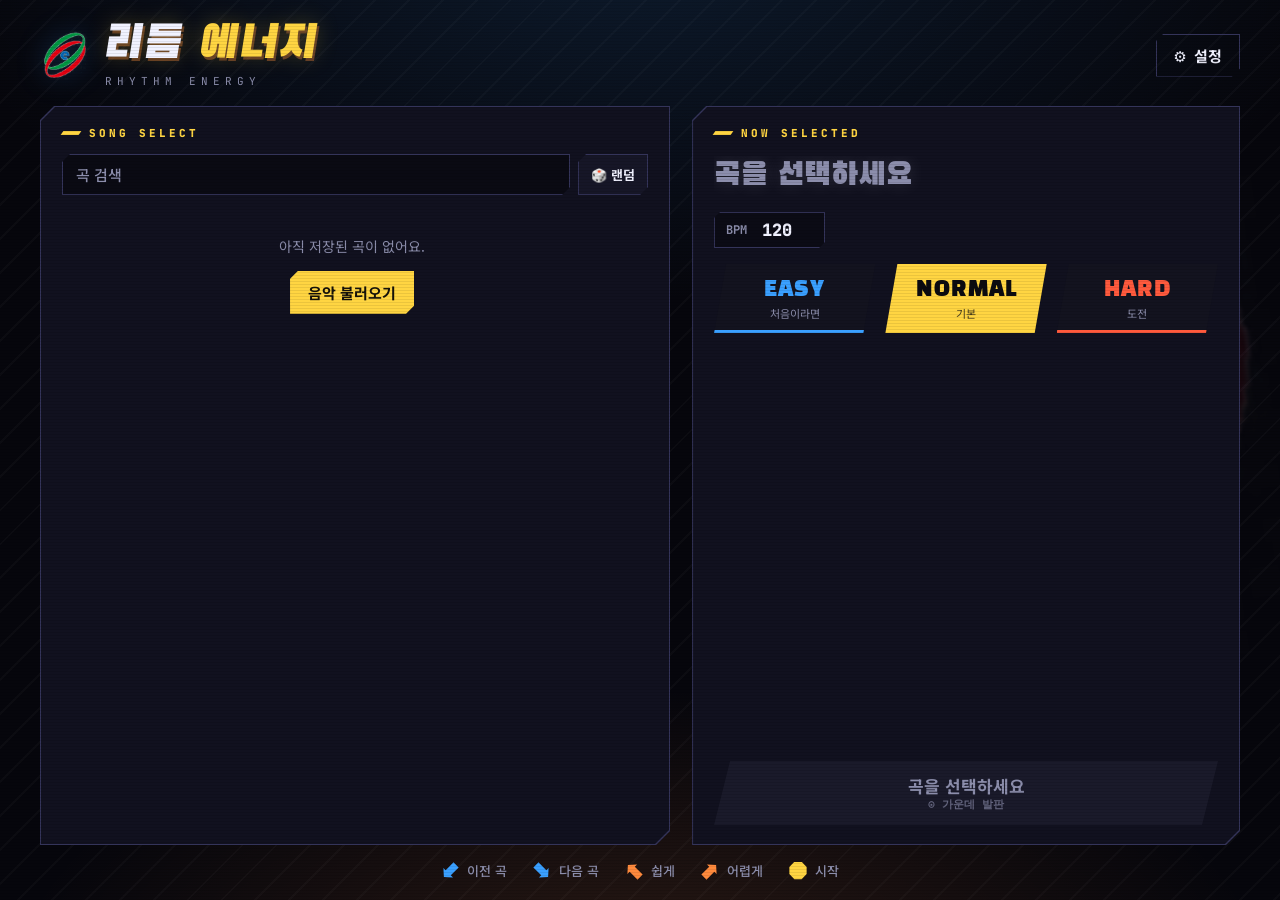
==== step-five/index.html @ 24ea257a "Load cell calibration: live per-pad values and per-pad thresholds Settings > LOAD CELL now, while a " ====
<!DOCTYPE html>
<html lang="ko">
<head>
<meta charset="UTF-8">
<meta name="viewport" content="width=device-width, initial-scale=1.0, maximum-scale=1.0, user-scalable=no">
<title>리듬 에너지 — 펌프 리듬게임</title>
<link rel="icon" href="img/logo.png" type="image/png">
<link rel="preconnect" href="https://fonts.googleapis.com">
<link rel="preconnect" href="https://fonts.gstatic.com" crossorigin>
<link href="https://fonts.googleapis.com/css2?family=Black+Han+Sans&family=Noto+Sans+KR:wght@400;500;700;900&family=JetBrains+Mono:wght@500;700;800&display=swap" rel="stylesheet">
<link rel="stylesheet" href="css/style.css">
</head>
<body data-screen="setup">
<div id="bgBase"></div>
<div id="bgLogo"></div>
<div id="bgScan"></div>
<div id="toastStack"></div>
<div id="app">

  <!-- ============ SETUP (SONG SELECT) SCREEN ============ -->
  <div class="screen active" id="setupScreen">
    <header class="topBar">
      <div class="brand">
        <img src="img/logo.png" alt="" class="brandMark">
        <div class="brandText">
          <h1 class="wordmark">리듬 <span>에너지</span></h1>
          <div class="tagline">RHYTHM ENERGY</div>
        </div>
      </div>
      <button class="btn ghost" id="openSettingsBtn"><span class="ico">⚙</span>설정</button>
    </header>

    <main class="selectLayout">
      <!-- left: song list -->
      <section class="cut panel songPanel" id="songListCard">
        <div class="panelHead">
          <span class="panelTag">SONG SELECT</span>
          <span class="panelCount" id="songCount"></span>
        </div>
        <div class="songTools">
          <input type="search" id="songSearch" placeholder="곡 검색" autocomplete="off" spellcheck="false">
          <button class="btn small" id="randomSongBtn">🎲 랜덤</button>
        </div>
        <div id="songListContainer"></div>
      </section>

      <!-- right: selected song info + start -->
      <section class="cut panel infoPanel">
        <div class="panelHead"><span class="panelTag">NOW SELECTED</span></div>
        <div class="songTitle" id="fnameText">곡을 선택하세요</div>
        <div class="metaRow">
          <label class="chip bpmChip">BPM <input type="number" id="bpmInput" value="120" min="40" max="300"></label>
          <span class="metaStatus" id="tapHint"></span>
        </div>

        <div class="diffGrid" id="diffGrid">
          <button class="diffBtn" data-diff="easy"><b>EASY</b><span>처음이라면</span></button>
          <button class="diffBtn sel" data-diff="normal"><b>NORMAL</b><span>기본</span></button>
          <button class="diffBtn" data-diff="hard"><b>HARD</b><span>도전</span></button>
        </div>

        <div id="bestPopup"></div>

        <button class="btn startBtn" id="startBtn" disabled>
          <span class="startMain">곡을 선택하세요</span>
          <span class="startSub">⊙ 가운데 발판</span>
        </button>
      </section>
    </main>

    <footer class="padLegend" aria-label="발판 조작">
      <span><i class="pk pk-dl"></i>이전 곡</span>
      <span><i class="pk pk-dr"></i>다음 곡</span>
      <span><i class="pk pk-ul"></i>쉽게</span>
      <span><i class="pk pk-ur"></i>어렵게</span>
      <span><i class="pk pk-cn"></i>시작</span>
    </footer>
  </div>

  <!-- ============ SETTINGS SCREEN ============ -->
  <div class="screen" id="settingsScreen">
    <header class="topBar narrow">
      <button class="btn ghost" id="settingsBackBtn">← 돌아가기</button>
      <h1 class="screenTitle">SETTINGS</h1>
      <span></span>
    </header>

    <div class="settingsBody">
      <section class="cut panel card">
        <div class="panelHead"><span class="panelTag">MUSIC</span><span class="panelSub">음악 불러오기</span></div>
        <label id="fileLabel">
          <span class="fname" id="fnameTextSettings">MP3 / WAV 파일 선택…</span>
          <span class="btn small">파일 선택</span>
          <input type="file" id="audioFile" accept="audio/*,.mp3,.m4a,.aac,.wav,.ogg,.oga,.opus,.flac,.webm" style="display:none">
        </label>
        <p class="hint">불러온 곡은 이 브라우저에 저장되어 곡 선택 화면에 나타납니다.</p>
      </section>

      <section class="cut panel card" id="songManageCard" style="display:none;">
        <div class="panelHead"><span class="panelTag">LIBRARY</span><span class="panelSub">저장된 곡 관리</span></div>
        <div id="songManageContainer"></div>
      </section>

      <section class="cut panel card">
        <div class="panelHead"><span class="panelTag">CONTROLS</span><span class="panelSub">발판 / 키 설정</span></div>
        <div class="padGrid" id="padGrid">
          <div class="padSlot" data-lane="DL"><div class="lbl">DOWN-LEFT</div><div class="key">Num1</div></div>
          <div class="padSlot" data-lane="UL"><div class="lbl">UP-LEFT</div><div class="key">Num7</div></div>
          <div class="padSlot" data-lane="CN"><div class="lbl">CENTER</div><div class="key">Num5</div></div>
          <div class="padSlot" data-lane="UR"><div class="lbl">UP-RIGHT</div><div class="key">Num9</div></div>
          <div class="padSlot" data-lane="DR"><div class="lbl">DOWN-RIGHT</div><div class="key">Num3</div></div>
        </div>
        <div id="padStatus">칸을 누른 뒤 발판을 밟거나 키를 누르면 등록됩니다.</div>
        <p class="hint">게임 중 일시정지: <b>↖ + ↗ + ⊙</b> 세 칸을 1초 동안 함께 누르기</p>
      </section>

      <section class="cut panel card">
        <div class="panelHead"><span class="panelTag">LOAD CELL</span><span class="panelSub">로드셀 영점</span></div>
        <div class="lcRow">
          <button class="btn" id="lcConnectBtn">보드 연결</button>
          <button class="btn primary" id="lcTareBtn" disabled>영점 재설정</button>
        </div>
        <div id="lcStatus"></div>
        <p class="hint">영점: 발판에서 발을 모두 내린 상태에서 잡습니다. 버튼을 누르면 3초 뒤에 시작해요.</p>
        <div id="lcMonitor"></div>
        <p class="hint">막대는 지금 칸에 걸린 값, 노란 선은 <b>ON(눌림)</b>, 회색 선은 <b>OFF(뗌)</b> 기준입니다. ON은 옆 칸을 세게 밟아도 닿지 않게, OFF는 옆 칸을 밟을 때 값보다 위로 두세요.</p>
        <div class="lcRow">
          <button class="btn" id="lcPresetBtn">권장값 (65,000 / 45,000)</button>
          <button class="btn primary" id="lcSaveBtn" disabled>기준값 보드에 저장</button>
        </div>
        <p class="hint">발판 보드의 펌웨어가 영점·실시간 값·기준값 명령을 지원해야 합니다 (hardware/loadcell-serial-protocol.md).</p>
      </section>

      <section class="cut panel card">
        <div class="panelHead"><span class="panelTag">SYNC</span><span class="panelSub">동기화 보정</span></div>
        <div class="offsetRow">
          <button class="btn" id="offsetMinus">−10</button>
          <input type="number" id="offsetInput" value="0" min="-300" max="300" step="10">
          <span class="unit">ms</span>
          <button class="btn" id="offsetPlus">+10</button>
        </div>
        <p class="hint">노트가 늘 늦게 맞는 것 같으면 +, 빠르게 맞는 것 같으면 − 로 조절하세요.</p>
      </section>

      <section class="cut panel card">
        <div class="panelHead"><span class="panelTag">EDITOR</span><span class="panelSub">패턴 에디터</span></div>
        <button class="btn" id="openEditorBtn" disabled style="width:100%;">패턴 에디터 열기</button>
      </section>
    </div>
  </div>

  <!-- ============ GAME SCREEN ============ -->
  <div class="screen" id="gameScreen">
    <div id="gBeat"></div>
    <div class="gStage">
      <aside class="gSide gLeft">
        <div class="cut panel gCard">
          <div class="panelTag">NOW PLAYING</div>
          <div class="gTitle" id="gSongTitle">-</div>
          <div class="gMeta"><span class="diffBadge" id="gDiff">NORMAL</span><span class="gBpm" id="gBpm">BPM 120</span></div>
          <div class="gProgress"><div class="gProgressFill" id="gProgress"></div></div>
          <div class="gTime"><span id="gTimeNow">0:00</span><span id="gTimeTotal">0:00</span></div>
        </div>
      </aside>

      <div id="arena">
        <div id="comboWrap"><div id="comboNum">0</div><div id="comboLbl">COMBO</div></div>
        <div id="lanes">
          <div class="lane" data-lane="DL"><div class="judgeLine"></div><div class="receptor"></div></div>
          <div class="lane" data-lane="UL"><div class="judgeLine"></div><div class="receptor"></div></div>
          <div class="lane" data-lane="CN"><div class="judgeLine"></div><div class="receptor"></div></div>
          <div class="lane" data-lane="UR"><div class="judgeLine"></div><div class="receptor"></div></div>
          <div class="lane" data-lane="DR"><div class="judgeLine"></div><div class="receptor"></div></div>
        </div>
        <div id="judgeText"></div>
        <div id="milestone"></div>
        <div id="countdown"></div>
        <div id="padHoldHint"><span>일시정지…</span><i></i></div>
        <div id="pauseOverlay">
          <div class="pauseTitle">PAUSED</div>
          <div class="row">
            <button class="btn primary" id="resumeBtn">계속하기</button>
            <button class="btn holdBtn" id="quitBtn">그만두기</button>
          </div>
          <div class="pauseKeys">
            <span><i class="pk pk-cn"></i>가운데 밟기 · 계속하기</span>
            <span><i class="pk pk-ul"></i><i class="pk pk-ur"></i>1초 누르고 있기 · 그만두기</span>
          </div>
        </div>
      </div>

      <aside class="gSide gRight">
        <div class="cut panel gCard">
          <div class="panelTag">SCORE</div>
          <div class="gScore" id="scoreVal">0</div>
          <div class="gAccRow"><span>ACCURACY</span><b id="accVal">100.0%</b></div>
          <div class="gCounts">
            <div class="gc j-perfect"><span>PERFECT</span><b id="gcPerfect">0</b></div>
            <div class="gc j-great"><span>GREAT</span><b id="gcGreat">0</b></div>
            <div class="gc j-good"><span>GOOD</span><b id="gcGood">0</b></div>
            <div class="gc j-bad"><span>BAD</span><b id="gcBad">0</b></div>
            <div class="gc j-miss"><span>MISS</span><b id="gcMiss">0</b></div>
          </div>
          <div class="gGradeRow"><span>예상 등급</span><b id="gGrade">-</b></div>
        </div>
      </aside>
    </div>
    <button class="btn pauseBtn" id="pauseBtn" aria-label="일시정지">❚❚</button>
  </div>

  <!-- ============ PATTERN EDITOR SCREEN ============ -->
  <div class="screen" id="editorScreen">
    <div id="editorTop">
      <button class="btn small" id="edBackBtn">← 나가기</button>
      <div class="grp">BPM
        <input type="number" id="edBpmInput" value="120" min="40" max="300">
      </div>
      <div class="grp">그리드
        <select id="edGridSelect">
          <option value="1">1/4 (박자)</option>
          <option value="2" selected>1/8</option>
          <option value="4">1/16</option>
          <option value="8">1/32</option>
        </select>
      </div>
      <div class="grp">확대
        <select id="edZoomSelect">
          <option value="80">작게</option>
          <option value="140" selected>보통</option>
          <option value="220">크게</option>
        </select>
      </div>
      <button class="btn small" id="edPlayBtn">▶ 재생</button>
      <span id="editTimeVal">0.00s</span>
      <button class="btn small" id="recBtn">● REC</button>
      <span class="edHint">REC 중 발판/키 입력 시 현재 위치에 노트 기록</span>
    </div>
    <div id="editorBody">
      <div id="editorRuler"></div>
      <div id="editorTimeline">
        <div id="editPlayhead"></div>
        <div class="edLaneRow" data-lane="DL"><div class="edLaneLabel">DOWN-LEFT</div><div class="edLaneTrack"></div></div>
        <div class="edLaneRow" data-lane="UL"><div class="edLaneLabel">UP-LEFT</div><div class="edLaneTrack"></div></div>
        <div class="edLaneRow" data-lane="CN"><div class="edLaneLabel">CENTER</div><div class="edLaneTrack"></div></div>
        <div class="edLaneRow" data-lane="UR"><div class="edLaneLabel">UP-RIGHT</div><div class="edLaneTrack"></div></div>
        <div class="edLaneRow" data-lane="DR"><div class="edLaneLabel">DOWN-RIGHT</div><div class="edLaneTrack"></div></div>
      </div>
    </div>
    <div id="editorBottom">
      <button class="btn" id="edClearBtn">전체 지우기</button>
      <button class="btn" id="edSaveBtn">차트 저장(JSON)</button>
      <label class="btn" style="cursor:pointer;">차트 불러오기
        <input type="file" id="edLoadInput" accept="application/json" style="display:none">
      </label>
      <button class="btn" id="edUseAutoBtn">자동 생성으로 전환</button>
      <button class="btn primary" id="edPlayTestBtn">이 패턴으로 플레이</button>
    </div>
  </div>

  <!-- ============ RESULT SCREEN ============ -->
  <div class="screen" id="resultScreen">
    <div class="rWrap">
      <div class="rHead">
        <div class="screenTitle">RESULT</div>
        <div class="rSong"><span id="rSongTitle">-</span><span class="diffBadge" id="rDiff">-</span></div>
      </div>

      <div class="rMain">
        <div class="cut panel rGradeBox">
          <div class="panelTag">GRADE</div>
          <div class="gradeLetter" id="gradeLetter">S</div>
          <div id="newRecordBadge">NEW RECORD</div>
        </div>

        <div class="cut panel rStats">
          <div class="panelTag">SCORE</div>
          <div class="rScore" id="rScore">0</div>
          <div class="rSubStats">
            <div><span>ACCURACY</span><b id="rAcc">0%</b></div>
            <div><span>MAX COMBO</span><b id="rCombo">0</b></div>
          </div>
          <div class="rBars">
            <div class="rBar j-perfect"><span>PERFECT</span><i><em></em></i><b id="bPerfect">0</b></div>
            <div class="rBar j-great"><span>GREAT</span><i><em></em></i><b id="bGreat">0</b></div>
            <div class="rBar j-good"><span>GOOD</span><i><em></em></i><b id="bGood">0</b></div>
            <div class="rBar j-bad"><span>BAD</span><i><em></em></i><b id="bBad">0</b></div>
            <div class="rBar j-miss"><span>MISS</span><i><em></em></i><b id="bMiss">0</b></div>
          </div>
        </div>
      </div>

      <div class="rBtns">
        <button class="btn primary" id="retryBtn">다시 플레이</button>
        <button class="btn" id="backBtn">곡 선택으로</button>
      </div>
      <footer class="padLegend">
        <span><i class="pk pk-cn"></i>곡 선택</span>
        <span><i class="pk pk-ur"></i>다시 플레이</span>
      </footer>
    </div>
  </div>

</div>

<script src="js/constants.js"></script>
<script src="js/state.js"></script>
<script src="js/storage.js"></script>
<script src="js/sfx.js"></script>
<script src="js/audio-analysis.js"></script>
<script src="js/player.js"></script>
<script src="js/preview.js"></script>
<script src="js/loadcell.js"></script>
<script src="js/chart-generator.js"></script>
<script src="js/input.js"></script>
<script src="js/game.js"></script>
<script src="js/editor.js"></script>
<script src="js/ui.js"></script>
<script src="js/main.js"></script>
</body>
</html>
---- step-five/css/style.css ----
/* =====================================================================
   STEP FIVE — arcade cabinet look
   Visual language: the 45° cuts of the arrow panels (cut-corner panels,
   slanted tabs and buttons) and the lane colors (blue / orange / yellow)
   as the brand palette. One display face (Black Han Sans) and one body
   face (Noto Sans KR) that both cover Hangul, plus a mono face for numbers.
   ===================================================================== */
:root{
  --bg:#06060c;
  --bg2:#0e0e18;
  --panel:rgba(12,12,22,.86);
  --line:#22223a;
  --line2:#34345a;
  --text:#f1f2ff;
  --sub:#8c8eac;
  --dl:#3aa0ff;
  --ul:#ff8a3d;
  --cn:#ffd542;
  --ur:#ff8a3d;
  --dr:#3aa0ff;
  --good:#39ff8a;
  --warn:#ff4d5e;
  --easy:#3aa0ff;
  --normal:#ffd542;
  --hard:#ff5a3d;
  --f-disp:'Black Han Sans','Noto Sans KR',sans-serif;
  --f-body:'Noto Sans KR',system-ui,sans-serif;
  --f-num:'JetBrains Mono',ui-monospace,monospace;
  --panelSize: clamp(54px, 15vw, 90px);
}
*{box-sizing:border-box; -webkit-tap-highlight-color:transparent;}
html,body{margin:0;padding:0;height:100%;background:var(--bg);color:var(--text);
  font-family:var(--f-body);overflow:hidden;user-select:none;}
button{font-family:inherit;}
#app{position:relative;width:100%;height:100vh;}
.screen{position:absolute;inset:0;display:none;flex-direction:column;align-items:center;
  width:100%;height:100%;overflow-y:auto;z-index:1;}
.screen.active{display:flex;}
/* diagonal wipe when a screen comes in */
.screen.enter{animation:screenIn .42s cubic-bezier(.2,.8,.2,1);}
@keyframes screenIn{
  from{clip-path:polygon(0 0,0 0,-25% 100%,-25% 100%);opacity:.5;}
  to{clip-path:polygon(0 0,125% 0,100% 100%,-25% 100%);opacity:1;}
}

/* ---------- background ---------- */
#bgBase{position:fixed;inset:0;z-index:0;pointer-events:none;
  background:
    radial-gradient(ellipse 80% 55% at 50% -5%, rgba(58,160,255,.13), transparent 70%),
    radial-gradient(ellipse 70% 45% at 50% 108%, rgba(255,138,61,.14), transparent 70%),
    repeating-linear-gradient(135deg, rgba(255,255,255,.022) 0 2px, transparent 2px 24px),
    var(--bg);}
/* logo watermark, main screen only */
#bgLogo{position:fixed;z-index:0;pointer-events:none;right:-6vw;top:50%;
  width:min(78vh,760px);aspect-ratio:200/204;transform:translateY(-50%) rotate(-8deg);
  background:url("../img/logo.png") center / contain no-repeat;
  opacity:0;transition:opacity .4s ease;}
body[data-screen="setup"] #bgLogo{opacity:.075;}
/* faint CRT scanlines over everything */
#bgScan{position:fixed;inset:0;z-index:60;pointer-events:none;opacity:.5;
  background:repeating-linear-gradient(0deg, rgba(0,0,0,.16) 0 1px, transparent 1px 3px);}

/* ---------- cut-corner panels (the arrow panels' 45° corners) ---------- */
.cut{position:relative;isolation:isolate;--cut:14px;--bd:var(--line2);--fill:var(--panel);}
.cut::before,.cut::after{content:"";position:absolute;z-index:-1;
  clip-path:polygon(var(--cut) 0,100% 0,100% calc(100% - var(--cut)),calc(100% - var(--cut)) 100%,0 100%,0 var(--cut));}
.cut::before{inset:0;background:var(--bd);}
.cut::after{inset:1px;background:var(--fill);}
.panel{padding:20px 22px;}
.panelHead{display:flex;align-items:baseline;gap:12px;margin-bottom:14px;}
.panelTag{font-family:var(--f-num);font-weight:800;font-size:11px;letter-spacing:3px;color:var(--cn);
  display:flex;align-items:center;}
.panelTag::before{content:"";width:18px;height:4px;background:currentColor;transform:skewX(-35deg);margin-right:9px;}
.panelSub{font-size:16px;font-weight:700;color:var(--text);}
.panelCount{margin-left:auto;font-family:var(--f-num);font-size:12px;color:var(--sub);}
p.hint{font-size:12px;color:var(--sub);margin:10px 0 0;line-height:1.6;}

/* ---------- buttons ---------- */
.btn{appearance:none;border:none;background:#161627;color:var(--text);
  font-family:var(--f-body);font-weight:700;font-size:15px;padding:11px 18px;cursor:pointer;
  box-shadow:inset 0 0 0 1px var(--line2);
  clip-path:polygon(8px 0,100% 0,100% calc(100% - 8px),calc(100% - 8px) 100%,0 100%,0 8px);
  transition:transform .1s ease, background .12s ease, box-shadow .12s ease, color .12s;}
.btn:hover{background:#1f1f36;box-shadow:inset 0 0 0 1px #5a5a8a;}
.btn:active{transform:scale(.96);}
.btn:disabled{opacity:.4;cursor:not-allowed;transform:none;}
.btn.primary{background:var(--cn);color:#15120a;box-shadow:none;}
.btn.primary:hover{background:#ffe27a;}
.btn.ghost{background:transparent;}
.btn.ghost:hover{background:rgba(255,255,255,.05);}
.btn.small{padding:8px 13px;font-size:13px;}
.btn.danger{background:var(--warn);color:#2a0a0a;box-shadow:none;}
.btn .ico{margin-right:7px;}
.row{display:flex;gap:10px;flex-wrap:wrap;}

/* ---------- toasts ---------- */
#toastStack{position:fixed;left:50%;bottom:26px;transform:translateX(-50%);
  z-index:70;display:flex;flex-direction:column;gap:8px;align-items:center;pointer-events:none;}
.toast{background:#121220;color:var(--text);font-size:14px;font-weight:700;padding:11px 20px;
  box-shadow:inset 0 0 0 1px var(--line2), 0 10px 28px rgba(0,0,0,.5);
  clip-path:polygon(8px 0,100% 0,100% calc(100% - 8px),calc(100% - 8px) 100%,0 100%,0 8px);
  opacity:0;transform:translateY(8px);transition:opacity .18s ease, transform .18s ease;max-width:86vw;text-align:center;}
.toast.show{opacity:1;transform:translateY(0);}
.toast.error{box-shadow:inset 0 0 0 1px var(--warn);color:#ffd6d6;}

/* ---------- top bars / titles ---------- */
.topBar{width:min(1200px,94vw);display:flex;align-items:center;justify-content:space-between;
  margin:22px 0 18px;flex-shrink:0;z-index:2;}
.topBar.narrow{width:min(680px,94vw);}
.brand{display:flex;align-items:center;gap:14px;}
.brandMark{height:56px;width:auto;filter:drop-shadow(0 0 14px rgba(58,160,255,.25));}
.wordmark{margin:0;font-family:var(--f-disp);font-weight:400;font-size:clamp(30px,4.2vw,46px);
  letter-spacing:1px;line-height:1;transform:skewX(-9deg);white-space:nowrap;
  text-shadow:0 0 22px rgba(255,213,66,.25), 3px 3px 0 rgba(255,138,61,.35);}
.wordmark span{color:var(--cn);}
.tagline{font-family:var(--f-num);font-size:11px;letter-spacing:5px;color:var(--sub);margin-top:6px;}
.topBar > .btn{white-space:nowrap;flex-shrink:0;}
@media (max-width: 480px){ .tagline{letter-spacing:2px;font-size:10px;} }
.screenTitle{margin:0;font-family:var(--f-disp);font-weight:400;font-size:clamp(30px,4vw,46px);
  letter-spacing:3px;transform:skewX(-9deg);color:var(--text);text-shadow:3px 3px 0 rgba(255,138,61,.35);}

/* ---------- song select layout ---------- */
.selectLayout{width:min(1200px,94vw);flex:1;min-height:0;display:grid;
  grid-template-columns:minmax(0,1.15fr) minmax(0,1fr);gap:22px;z-index:1;}
.songPanel{display:flex;flex-direction:column;min-height:0;}
.songTools{display:flex;gap:8px;margin-bottom:12px;}
#songSearch{flex:1;min-width:0;background:#0a0a13;border:none;color:var(--text);
  box-shadow:inset 0 0 0 1px var(--line2);padding:10px 14px;font-family:var(--f-body);font-weight:500;font-size:15px;
  clip-path:polygon(8px 0,100% 0,100% calc(100% - 8px),calc(100% - 8px) 100%,0 100%,0 8px);}
#songSearch:focus{outline:none;box-shadow:inset 0 0 0 1px var(--cn);}
#songSearch::placeholder{color:var(--sub);}
.songTools .btn{flex-shrink:0;}
#songListContainer{flex:1;min-height:180px;overflow-y:auto;padding-right:6px;scroll-behavior:smooth;}
#songListContainer::-webkit-scrollbar{width:6px;}
#songListContainer::-webkit-scrollbar-thumb{background:var(--line2);}
.songEmpty{padding:28px 8px;font-size:14px;color:var(--sub);text-align:center;line-height:1.7;}
.songEmpty .btn{margin-top:12px;}

.songRow{display:flex;align-items:center;gap:10px;padding:10px 12px;margin-bottom:6px;
  background:rgba(255,255,255,.03);}
.songRow .songName{flex:1;min-width:0;overflow:hidden;}
.songRow .songName span{display:block;overflow:hidden;text-overflow:ellipsis;white-space:nowrap;font-weight:500;}
.songRow input.renameInput{flex:1;min-width:0;background:var(--bg);border:none;box-shadow:inset 0 0 0 1px var(--line2);
  color:var(--text);padding:6px 9px;font-family:var(--f-body);font-weight:500;}
.songRow .btn.small{padding:6px 11px;font-size:12px;flex-shrink:0;}
.songRow.active{box-shadow:inset 3px 0 0 var(--cn);}

.songRow-compact{position:relative;cursor:pointer;padding:12px 26px 12px 18px;color:#c9cbe6;
  clip-path:polygon(0 0,100% 0,calc(100% - 14px) 100%,0 100%);
  transition:background .12s, color .12s, padding .15s;}
.songRow-compact .songNo{font-family:var(--f-num);font-size:11px;color:var(--sub);width:22px;flex-shrink:0;}
.songRow-compact:hover{background:rgba(255,255,255,.07);color:var(--text);}
.songRow-compact:focus-visible{outline:none;background:rgba(255,255,255,.09);}
.songRow-compact.active{background:linear-gradient(90deg, rgba(255,213,66,.26), rgba(255,213,66,.05) 75%);
  color:#fff;padding-top:16px;padding-bottom:16px;box-shadow:inset 5px 0 0 var(--cn);}
.songRow-compact.active .songName span{font-weight:900;font-size:17px;}
.songRow-compact.active .songNo{color:var(--cn);}

/* right: selected song */
.infoPanel{display:flex;flex-direction:column;gap:16px;min-height:0;overflow-y:auto;}
.infoPanel .panelHead{margin-bottom:0;}
.songTitle{font-family:var(--f-disp);font-size:clamp(22px,2.6vw,32px);line-height:1.25;
  overflow-wrap:anywhere;display:-webkit-box;-webkit-line-clamp:3;-webkit-box-orient:vertical;overflow:hidden;
  text-shadow:0 0 18px rgba(255,255,255,.12);}
.songTitle.empty{color:var(--sub);}
.metaRow{display:flex;align-items:center;gap:12px;flex-wrap:wrap;}
.chip{display:inline-flex;align-items:center;gap:8px;padding:7px 12px;background:#0b0b15;
  box-shadow:inset 0 0 0 1px var(--line2);font-family:var(--f-num);font-size:12px;font-weight:700;color:var(--sub);
  clip-path:polygon(6px 0,100% 0,100% calc(100% - 6px),calc(100% - 6px) 100%,0 100%,0 6px);}
#bpmInput{width:58px;background:transparent;border:none;color:var(--text);font-family:var(--f-num);
  font-size:17px;font-weight:800;text-align:center;padding:0;}
#bpmInput:focus{outline:none;color:var(--cn);}
.metaStatus{font-size:12px;color:var(--sub);}

.diffGrid{display:grid;grid-template-columns:repeat(3,1fr);gap:10px;}
.diffBtn{--dc:var(--normal);appearance:none;border:none;cursor:pointer;background:#13131f;color:var(--sub);
  padding:13px 8px 11px;text-align:center;
  clip-path:polygon(12px 0,100% 0,calc(100% - 12px) 100%,0 100%);
  box-shadow:inset 0 -3px 0 var(--dc);transition:background .12s, color .12s, transform .1s;}
.diffBtn[data-diff="easy"]{--dc:var(--easy);}
.diffBtn[data-diff="hard"]{--dc:var(--hard);}
.diffBtn b{display:block;font-family:var(--f-disp);font-weight:400;font-size:21px;letter-spacing:1px;color:var(--dc);}
.diffBtn span{font-size:11px;}
.diffBtn:hover{background:#1b1b2c;}
.diffBtn.sel{background:var(--dc);color:rgba(10,10,16,.75);box-shadow:none;}
.diffBtn.sel b{color:#0b0b10;}

#bestPopup{display:none;}
#bestPopup.pop{animation:bestPop .28s ease-out;}
@keyframes bestPop{from{opacity:0;transform:translateY(-6px);}to{opacity:1;transform:none;}}
#bestPopup .bpTitle{font-family:var(--f-num);font-size:11px;font-weight:800;letter-spacing:3px;color:var(--sub);margin-bottom:8px;}
#bestPopup .bpRow{display:flex;justify-content:space-between;gap:12px;padding:7px 10px;margin-bottom:3px;
  font-family:var(--f-num);font-size:13px;background:rgba(255,255,255,.025);}
#bestPopup .bpDiff{color:var(--sub);letter-spacing:1px;font-weight:700;}
#bestPopup .bpRow.active{background:rgba(255,213,66,.1);box-shadow:inset 3px 0 0 var(--cn);}
#bestPopup .bpRow.active .bpDiff{color:var(--cn);}
#bestPopup .bpNone{color:var(--sub);opacity:.6;}

.startBtn{margin-top:auto;width:100%;padding:16px 18px 13px;display:flex;flex-direction:column;align-items:center;gap:3px;
  background:linear-gradient(100deg, var(--cn) 0%, #ffe680 45%, var(--cn) 60%);background-size:250% 100%;
  color:#15120a;box-shadow:none;clip-path:polygon(16px 0,100% 0,calc(100% - 16px) 100%,0 100%);
  animation:startShine 2.6s linear infinite;}
.startBtn:hover{background-color:var(--cn);filter:brightness(1.06);}
.startBtn .startMain{font-family:var(--f-disp);font-size:30px;letter-spacing:4px;line-height:1;}
.startBtn .startSub{font-family:var(--f-num);font-size:11px;font-weight:700;opacity:.65;}
.startBtn:disabled{background:#1a1a2a;color:var(--sub);animation:none;opacity:1;}
.startBtn:disabled .startMain{font-family:var(--f-body);font-weight:700;font-size:17px;letter-spacing:0;}
@keyframes startShine{from{background-position:100% 0;}to{background-position:-150% 0;}}

/* ---------- pad legend (works with the pad alone) ---------- */
.padLegend{display:flex;flex-wrap:wrap;justify-content:center;gap:8px 26px;padding:16px 0 20px;
  font-size:13px;font-weight:500;color:var(--sub);flex-shrink:0;z-index:1;}
.padLegend span{display:inline-flex;align-items:center;}
.pk{display:inline-block;width:18px;height:18px;margin-right:8px;background:currentColor;
  clip-path:polygon(50% 2%,88% 36%,70% 36%,70% 98%,30% 98%,30% 36%,12% 36%);}
.pk-dl{color:var(--dl);transform:rotate(-135deg);} .pk-ul{color:var(--ul);transform:rotate(-45deg);}
.pk-ur{color:var(--ur);transform:rotate(45deg);}  .pk-dr{color:var(--dr);transform:rotate(135deg);}
.pk-cn{color:var(--cn);clip-path:polygon(30% 2%,70% 2%,98% 30%,98% 70%,70% 98%,30% 98%,2% 70%,2% 30%);}

/* ---------- settings ---------- */
.settingsBody{width:min(680px,94vw);padding-bottom:40px;z-index:1;}
.settingsBody .card{margin-bottom:16px;}
#fileLabel{display:flex;align-items:center;justify-content:space-between;gap:10px;
  background:#0a0a13;box-shadow:inset 0 0 0 1px var(--line2);padding:12px 14px;cursor:pointer;}
#fileLabel span.fname{color:var(--sub);font-size:14px;overflow:hidden;text-overflow:ellipsis;white-space:nowrap;max-width:340px;}
#fileLabel:hover{box-shadow:inset 0 0 0 1px #5a5a8a;}
.offsetRow{display:flex;align-items:center;gap:10px;}
.offsetRow button{width:52px;flex:none;padding:9px 0;font-size:16px;}
#offsetInput{width:90px;background:#0a0a13;border:none;box-shadow:inset 0 0 0 1px var(--line2);color:var(--text);
  font-family:var(--f-num);font-size:18px;font-weight:800;text-align:center;padding:8px 4px;}
.offsetRow .unit{color:var(--sub);font-size:13px;}

.padGrid{display:grid;grid-template-columns:repeat(5,1fr);gap:8px;}
.padSlot{background:#0d0d18;box-shadow:inset 0 0 0 1px var(--line2);padding:12px 4px;text-align:center;cursor:pointer;
  clip-path:polygon(8px 0,100% 0,100% calc(100% - 8px),calc(100% - 8px) 100%,0 100%,0 8px);transition:box-shadow .12s;}
.padSlot:hover{box-shadow:inset 0 0 0 1px #5a5a8a;}
.padSlot.listening{box-shadow:inset 0 0 0 2px var(--good);animation:pulse 0.9s infinite;}
@keyframes pulse{0%,100%{background:#0d0d18;}50%{background:rgba(57,255,138,.12);}}
.padSlot .lbl{font-family:var(--f-num);font-size:10px;font-weight:800;letter-spacing:1px;color:var(--sub);margin-bottom:5px;}
.padSlot .key{font-family:var(--f-num);font-size:13px;font-weight:700;}
.padSlot[data-lane="DL"] .lbl{color:var(--dl)} .padSlot[data-lane="UL"] .lbl{color:var(--ul)}
.padSlot[data-lane="CN"] .lbl{color:var(--cn)} .padSlot[data-lane="UR"] .lbl{color:var(--ur)}
.padSlot[data-lane="DR"] .lbl{color:var(--dr)}
#padStatus{font-size:12px;color:var(--sub);margin-top:10px;min-height:18px;}
#padStatus.ok{color:var(--good);}
.lcRow{display:flex;gap:10px;flex-wrap:wrap;}
.lcRow .btn{flex:1;min-width:140px;}
#lcStatus{font-size:12px;color:var(--sub);margin-top:10px;min-height:18px;}
#lcStatus.ok{color:var(--good);} #lcStatus.err{color:var(--warn);}
/* live per-pad readings + thresholds */
#lcMonitor{display:flex;flex-direction:column;gap:8px;margin:12px 0 6px;opacity:.55;}
#lcMonitor.live{opacity:1;}
.lcPad{display:grid;grid-template-columns:62px 1fr 72px auto auto;align-items:center;gap:10px;font-size:12px;}
.lcName{font-family:var(--f-num);font-weight:800;color:var(--sub);}
.lcBar{position:relative;height:14px;background:rgba(255,255,255,.06);overflow:hidden;}
.lcFill{position:absolute;inset:0;background:linear-gradient(90deg,var(--dl),#8fb4ff);transform-origin:left;transform:scaleX(0);}
.lcPad.pressed .lcFill{background:linear-gradient(90deg,var(--cn),#ff9e3d);}
.lcPad.pressed .lcName{color:var(--cn);}
.lcOn,.lcOff{position:absolute;top:0;bottom:0;width:2px;margin-left:-1px;}
.lcOn{background:var(--cn);} .lcOff{background:#9aa0b4;}
.lcVal{font-family:var(--f-num);font-weight:800;text-align:right;font-variant-numeric:tabular-nums;}
.lcPad label{display:flex;align-items:center;gap:4px;color:var(--sub);font-family:var(--f-num);font-size:11px;}
.lcPad input{width:78px;padding:4px 6px;font:inherit;font-size:12px;}
.lcPad.bad input{outline:1px solid var(--warn);}
@media (max-width: 600px){
  .lcPad{grid-template-columns:52px 1fr 64px;}
  .lcPad label{grid-column:span 1;}
}

/* ---------- difficulty badge (game + result) ---------- */
.diffBadge{--dc:var(--normal);display:inline-block;font-family:var(--f-num);font-size:11px;font-weight:800;letter-spacing:2px;
  padding:4px 12px;background:var(--dc);color:#0b0b10;clip-path:polygon(6px 0,100% 0,calc(100% - 6px) 100%,0 100%);}
.diffBadge[data-diff="easy"]{--dc:var(--easy);}
.diffBadge[data-diff="hard"]{--dc:var(--hard);}

/* ---------- gameplay screen ---------- */
#gameScreen{justify-content:center;overflow:hidden;--beatDur:500ms;--beatDelay:0ms;}
/* a glow behind the lanes that kicks on every beat and grows with combo.
   The pulse is a CSS animation exactly one beat long, started in phase with
   the song by game.js (setBeat) — opacity/transform only, so the compositor
   runs it without any per-frame script or layout work. --heat (combo) is
   set on #gBeat itself and only changes on judgements. */
#gBeat{position:absolute;inset:0;pointer-events:none;z-index:0;--heat:0;
  opacity:calc(.18 + var(--heat) * .28);}
#gBeat::before{content:"";position:absolute;inset:0;
  background:
    radial-gradient(ellipse 34% 70% at 50% 62%, rgba(58,160,255,.55), transparent 70%),
    radial-gradient(ellipse 48% 40% at 50% 100%, rgba(255,138,61,.5), transparent 70%);
  opacity:.45;}
#gameScreen.beating #gBeat::before{animation:beatGlow var(--beatDur) cubic-bezier(.15,.7,.35,1) var(--beatDelay) infinite;}
@keyframes beatGlow{from{opacity:1;transform:scale(1.035);}to{opacity:.45;transform:scale(1);}}
.gStage{position:relative;z-index:1;display:flex;justify-content:center;align-items:stretch;gap:26px;
  width:100%;height:100%;padding:18px 0 24px;}
.gSide{width:250px;flex-shrink:0;display:flex;flex-direction:column;justify-content:center;}
.gCard{display:flex;flex-direction:column;gap:12px;}
.gTitle{font-family:var(--f-disp);font-size:21px;line-height:1.25;overflow-wrap:anywhere;
  display:-webkit-box;-webkit-line-clamp:4;-webkit-box-orient:vertical;overflow:hidden;}
.gMeta{display:flex;align-items:center;gap:10px;}
.gBpm{font-family:var(--f-num);font-size:12px;color:var(--sub);font-weight:700;}
.gProgress{height:6px;background:rgba(255,255,255,.07);clip-path:polygon(4px 0,100% 0,calc(100% - 4px) 100%,0 100%);}
.gProgressFill{height:100%;width:100%;transform:scaleX(0);transform-origin:left;background:linear-gradient(90deg,var(--dl),var(--cn));}
.gTime{display:flex;justify-content:space-between;font-family:var(--f-num);font-size:11px;color:var(--sub);}
.gScore{font-family:var(--f-num);font-weight:800;font-size:34px;letter-spacing:1px;line-height:1;
  font-variant-numeric:tabular-nums;text-shadow:0 0 16px rgba(255,213,66,.25);}
.gAccRow,.gGradeRow{display:flex;justify-content:space-between;align-items:baseline;font-size:12px;color:var(--sub);font-weight:700;}
.gAccRow b{font-family:var(--f-num);font-size:18px;color:var(--text);}
.gCounts{display:flex;flex-direction:column;gap:4px;padding:10px 0;border-top:1px solid var(--line);border-bottom:1px solid var(--line);}
.gc{display:flex;justify-content:space-between;font-family:var(--f-num);font-size:13px;font-weight:800;}
.gc b{color:var(--text);}
.gGradeRow b{font-family:var(--f-disp);font-weight:400;font-size:34px;color:var(--cn);line-height:1;}

#arena{position:relative;width:min(620px,96vw);flex-shrink:1;z-index:1;}
#lanes{position:absolute;inset:0;display:grid;grid-template-columns:repeat(5,1fr);gap:3px;}
/* contain: whatever moves inside a lane (notes, trails, effects) never
   makes the browser re-lay-out anything outside it */
.lane{position:relative;overflow:hidden;contain:layout paint;
  background:linear-gradient(180deg, rgba(255,255,255,.012), rgba(255,255,255,.045));
  box-shadow:inset 1px 0 0 rgba(255,255,255,.05), inset -1px 0 0 rgba(255,255,255,.05);}
.lane::before{content:"";position:absolute;inset:0;pointer-events:none;
  background:linear-gradient(to top, currentColor, transparent 32%);opacity:.05;}
.lane.touchable{cursor:pointer;}

.judgeLine{position:absolute;left:0;right:0;height:4px;bottom:13%;background:currentColor;
  box-shadow:0 0 14px currentColor;opacity:.55;}
#gameScreen.beating .lane::before{animation:beatLaneGlow var(--beatDur) cubic-bezier(.15,.7,.35,1) var(--beatDelay) infinite;}
#gameScreen.beating .judgeLine{animation:beatLine var(--beatDur) cubic-bezier(.15,.7,.35,1) var(--beatDelay) infinite;}
@keyframes beatLaneGlow{from{opacity:.11;}to{opacity:.05;}}
@keyframes beatLine{from{opacity:1;}to{opacity:.55;}}
/* notes/trails are positioned with `translate` (see game.js) */
.note,.holdTail{will-change:translate;}

/* ---- shared panel geometry: notes and receptors (chevrons + gold octagon center) ---- */
.receptor{position:absolute;left:50%;width:var(--panelSize);height:var(--panelSize);
  bottom:calc(13% - (var(--panelSize)/2));transform:translateX(-50%);
  opacity:.5;transition:opacity .06s, transform .06s;}
.receptor::before{content:"";position:absolute;inset:-5px;background:#08080e;}
.receptor::after{content:"";position:absolute;inset:0;background-color:currentColor;
  background-image:
    repeating-linear-gradient(45deg, rgba(255,255,255,.22) 0 3px, transparent 3px 8px),
    repeating-linear-gradient(-45deg, rgba(0,0,0,.16) 0 3px, transparent 3px 8px),
    linear-gradient(160deg, rgba(255,255,255,.3), rgba(255,255,255,0) 45%, rgba(0,0,0,.22) 100%);}
.receptor.flash{opacity:1;transform:translateX(-50%) scale(1.1);}

.lane[data-lane="DL"]{color:var(--dl)} .lane[data-lane="UL"]{color:var(--ul)}
.lane[data-lane="CN"]{color:var(--cn)} .lane[data-lane="UR"]{color:var(--ur)}
.lane[data-lane="DR"]{color:var(--dr)}

.lane[data-lane="CN"] .receptor::before,.lane[data-lane="CN"] .receptor::after{
  clip-path:polygon(30% 2%,70% 2%,98% 30%,98% 70%,70% 98%,30% 98%,2% 70%,2% 30%);}
.lane[data-lane="CN"] .receptor::after{background-image:
    repeating-linear-gradient(45deg, rgba(255,255,255,.25) 0 3px, transparent 3px 8px),
    repeating-linear-gradient(-45deg, rgba(0,0,0,.16) 0 3px, transparent 3px 8px),
    radial-gradient(circle at 50% 50%, rgba(255,255,255,.6), rgba(255,255,255,0) 62%);}
.lane[data-lane="DL"] .receptor::before,.lane[data-lane="DL"] .receptor::after{clip-path:polygon(50% 2%,88% 36%,70% 36%,70% 98%,30% 98%,30% 36%,12% 36%);transform-origin:center;}
.lane[data-lane="DL"] .receptor::before{transform:rotate(-135deg);} .lane[data-lane="DL"] .receptor::after{transform:rotate(-135deg);}
.lane[data-lane="UL"] .receptor::before,.lane[data-lane="UL"] .receptor::after{clip-path:polygon(50% 2%,88% 36%,70% 36%,70% 98%,30% 98%,30% 36%,12% 36%);}
.lane[data-lane="UL"] .receptor::before{transform:rotate(-45deg);} .lane[data-lane="UL"] .receptor::after{transform:rotate(-45deg);}
.lane[data-lane="UR"] .receptor::before,.lane[data-lane="UR"] .receptor::after{clip-path:polygon(50% 2%,88% 36%,70% 36%,70% 98%,30% 98%,30% 36%,12% 36%);}
.lane[data-lane="UR"] .receptor::before{transform:rotate(45deg);} .lane[data-lane="UR"] .receptor::after{transform:rotate(45deg);}
.lane[data-lane="DR"] .receptor::before,.lane[data-lane="DR"] .receptor::after{clip-path:polygon(50% 2%,88% 36%,70% 36%,70% 98%,30% 98%,30% 36%,12% 36%);}
.lane[data-lane="DR"] .receptor::before{transform:rotate(135deg);} .lane[data-lane="DR"] .receptor::after{transform:rotate(135deg);}

.note{position:absolute;left:50%;width:var(--panelSize);height:var(--panelSize);
  top:calc(var(--panelSize)*-1);transform:translateX(-50%);
  filter:drop-shadow(0 0 9px currentColor);}
.note::before{content:"";position:absolute;inset:-5px;background:#08080e;}
.note::after{content:"";position:absolute;inset:0;background-color:currentColor;
  background-image:
    repeating-linear-gradient(45deg, rgba(255,255,255,.22) 0 3px, transparent 3px 8px),
    repeating-linear-gradient(-45deg, rgba(0,0,0,.16) 0 3px, transparent 3px 8px),
    linear-gradient(160deg, rgba(255,255,255,.32), rgba(255,255,255,0) 45%, rgba(0,0,0,.22) 100%);}
/* while a hold is actively engaged, its head arrow sitting at the judge
   line is redundant with the receptor flash + glowing tail, so it's hidden;
   it reappears briefly via .hitpop when the hold resolves (see finalizeHold) */
.note.held{opacity:0;}

/* the marker riding at the far end of a hold's tail, showing where to
   release — same size as a regular note, decorative only (never judged on
   its own), just dimmer until the hold is actually engaged */
.note.tailCap{opacity:.65;filter:drop-shadow(0 0 6px currentColor);}
.note.tailCap.capHeld{opacity:.9;filter:drop-shadow(0 0 10px currentColor) brightness(1.25);}

.note-CN::before,.note-CN::after{clip-path:polygon(30% 2%,70% 2%,98% 30%,98% 70%,70% 98%,30% 98%,2% 70%,2% 30%);}
.note-CN::after{background-image:
    repeating-linear-gradient(45deg, rgba(255,255,255,.25) 0 3px, transparent 3px 8px),
    repeating-linear-gradient(-45deg, rgba(0,0,0,.16) 0 3px, transparent 3px 8px),
    radial-gradient(circle at 50% 50%, rgba(255,255,255,.6), rgba(255,255,255,0) 62%);}
.note-DL::before,.note-DL::after{clip-path:polygon(50% 2%,88% 36%,70% 36%,70% 98%,30% 98%,30% 36%,12% 36%);}
.note-DL::before{transform:rotate(-135deg);} .note-DL::after{transform:rotate(-135deg);}
.note-UL::before,.note-UL::after{clip-path:polygon(50% 2%,88% 36%,70% 36%,70% 98%,30% 98%,30% 36%,12% 36%);}
.note-UL::before{transform:rotate(-45deg);} .note-UL::after{transform:rotate(-45deg);}
.note-UR::before,.note-UR::after{clip-path:polygon(50% 2%,88% 36%,70% 36%,70% 98%,30% 98%,30% 36%,12% 36%);}
.note-UR::before{transform:rotate(45deg);} .note-UR::after{transform:rotate(45deg);}
.note-DR::before,.note-DR::after{clip-path:polygon(50% 2%,88% 36%,70% 36%,70% 98%,30% 98%,30% 36%,12% 36%);}
.note-DR::before{transform:rotate(135deg);} .note-DR::after{transform:rotate(135deg);}
.note.hitpop{animation:popOut .18s forwards;}
@keyframes popOut{to{transform:translateX(-50%) scale(1.7);opacity:0;}}

/* ---- hold-note tail (the "long note" body between head and release point) ----
   a true parallelogram: vertical left/right sides of EQUAL length, offset
   from each other by the slant amount S — so if the top edge points up on
   the right, the bottom edge (translated straight down by the same amount)
   necessarily points down on the left, the way a real parallelogram works
   (a trapezoid, which is what pairing the wrong corners produces, does not
   have this property). The slant matches the lane's own arrow angle, so it
   reads as a continuation of that arrow's edge. It's narrower than the arrow
   panels and reaches a little way into each one's own box — the panels are
   drawn on top (DOM order), so they simply paint over it there. It carries
   no judgement of its own (see game.js: the loop only ever checks
   note.holdEnd / state.laneHeld). */
.holdTail{position:absolute;left:50%;width:calc(var(--panelSize)*0.55);
  transform:translateX(-50%);filter:drop-shadow(0 0 8px currentColor);}
.holdTail::before{content:"";position:absolute;inset:-5px;background:#08080e;}
.holdTail::after{content:"";position:absolute;inset:0;background-color:currentColor;opacity:.55;
  background-image:
    repeating-linear-gradient(45deg, rgba(255,255,255,.22) 0 3px, transparent 3px 8px),
    repeating-linear-gradient(-45deg, rgba(0,0,0,.16) 0 3px, transparent 3px 8px),
    linear-gradient(160deg, rgba(255,255,255,.32), rgba(255,255,255,0) 45%, rgba(0,0,0,.22) 100%);}

/* DL/UR lean so their top-right corner is the shallow (pointy) one;
   translating that straight down by S makes the bottom-LEFT corner the
   pointy one, which is what keeps this a parallelogram, not a trapezoid */
.holdTail.hold-DL::before,.holdTail.hold-DL::after,
.holdTail.hold-UR::before,.holdTail.hold-UR::after{
  clip-path: polygon(
    0% min(calc(var(--panelSize)*0.55), 100%), 100% 0%,
    100% calc(100% - min(calc(var(--panelSize)*0.55), 100%)), 0% 100%
  );
}
/* UL/DR lean the other way — top-LEFT is the shallow corner, so
   bottom-RIGHT is the pointy one */
.holdTail.hold-UL::before,.holdTail.hold-UL::after,
.holdTail.hold-DR::before,.holdTail.hold-DR::after{
  clip-path: polygon(
    0% 0%, 100% min(calc(var(--panelSize)*0.55), 100%),
    100% 100%, 0% calc(100% - min(calc(var(--panelSize)*0.55), 100%))
  );
}
/* while actually held, the head panel is hidden and the judge line is the
   only edge left to read against — flatten the bottom corner instead of
   showing the normal slanted point jutting past it */
.holdTail.holdActive.hold-DL::before,.holdTail.holdActive.hold-DL::after,
.holdTail.holdActive.hold-UR::before,.holdTail.holdActive.hold-UR::after{
  clip-path: polygon(
    0% min(calc(var(--panelSize)*0.55), 100%), 100% 0%,
    100% 100%, 0% 100%
  );
}
.holdTail.holdActive.hold-UL::before,.holdTail.holdActive.hold-UL::after,
.holdTail.holdActive.hold-DR::before,.holdTail.holdActive.hold-DR::after{
  clip-path: polygon(
    0% 0%, 100% min(calc(var(--panelSize)*0.55), 100%),
    100% 100%, 0% 100%
  );
}
.holdTail.holdActive{filter:drop-shadow(0 0 14px currentColor);}
.holdTail.holdActive::after{opacity:.9;}

/* ---- hit effects: a beam up the lane and a diamond ring at the receptor ---- */
.hitBeam{position:absolute;left:0;right:0;bottom:13%;height:62%;pointer-events:none;
  background:linear-gradient(to top, currentColor, transparent);mix-blend-mode:screen;
  animation:beamOut .32s ease-out forwards;}
.hitBeam.perfect{height:80%;}
@keyframes beamOut{from{opacity:.55;}to{opacity:0;}}
.hitRing{position:absolute;left:50%;width:var(--panelSize);height:var(--panelSize);pointer-events:none;
  bottom:calc(13% - (var(--panelSize)/2));box-shadow:0 0 0 3px currentColor, 0 0 18px currentColor;
  transform:translateX(-50%) rotate(45deg) scale(.55);animation:ringOut .34s ease-out forwards;}
.hitRing.perfect{box-shadow:0 0 0 4px #fff, 0 0 26px currentColor;}
@keyframes ringOut{to{transform:translateX(-50%) rotate(45deg) scale(1.35);opacity:0;}}
.lane.missFlash::after{content:"";position:absolute;inset:0;pointer-events:none;
  background:linear-gradient(to top, rgba(255,77,94,.35), transparent 45%);animation:beamOut .3s ease-out forwards;}

/* ---- combo, judgement text, milestone ---- */
#comboWrap{position:absolute;top:7%;left:50%;transform:translateX(-50%);text-align:center;z-index:3;pointer-events:none;}
#comboNum{font-family:var(--f-disp);font-size:62px;line-height:1;color:var(--cn);
  text-shadow:0 0 22px rgba(255,213,66,.55), 3px 3px 0 rgba(255,138,61,.5);}
#comboWrap.zero{opacity:0;}
#comboWrap.bump #comboNum{animation:comboBump .14s ease-out;}
@keyframes comboBump{from{transform:scale(1.22);}to{transform:scale(1);}}
#comboLbl{font-family:var(--f-num);font-size:12px;font-weight:800;letter-spacing:6px;color:var(--sub);}

#judgeText{position:absolute;left:50%;bottom:22%;transform:translateX(-50%);
  font-family:var(--f-disp);font-size:32px;letter-spacing:3px;opacity:0;z-index:4;pointer-events:none;white-space:nowrap;}
#judgeText.show{animation:judgePop .42s ease-out;}
@keyframes judgePop{0%{opacity:0;transform:translateX(-50%) translateY(8px) scale(.7);}
  22%{opacity:1;transform:translateX(-50%) translateY(0) scale(1.12);}
  100%{opacity:0;transform:translateX(-50%) translateY(-16px) scale(1);}}
#judgeText.j-perfect{font-size:42px;background:linear-gradient(180deg,#fff 10%,var(--cn) 60%,#ff9e3d);
  -webkit-background-clip:text;background-clip:text;color:transparent;filter:drop-shadow(0 0 12px rgba(255,213,66,.7));}
#judgeText.j-miss.show{animation:judgeMiss .42s ease-out;}
@keyframes judgeMiss{0%{opacity:0;transform:translateX(-50%) scale(1.2);}
  20%{opacity:1;transform:translateX(calc(-50% - 6px));}40%{transform:translateX(calc(-50% + 5px));}
  60%{transform:translateX(calc(-50% - 3px));}100%{opacity:0;transform:translateX(-50%) translateY(10px);}}
.j-perfect{color:var(--cn);text-shadow:0 0 14px rgba(255,214,10,.7);}
.j-great{color:var(--good);text-shadow:0 0 14px rgba(57,255,138,.6);}
.j-good{color:#8fb4ff;text-shadow:0 0 14px rgba(143,180,255,.6);}
.j-bad{color:#c98fff;text-shadow:0 0 14px rgba(201,143,255,.6);}
.j-miss{color:var(--warn);text-shadow:0 0 14px rgba(255,90,90,.6);}

#milestone{position:absolute;left:50%;top:30%;transform:translate(-50%,-50%);z-index:5;pointer-events:none;
  font-family:var(--f-disp);font-size:clamp(34px,6vw,64px);letter-spacing:3px;white-space:nowrap;opacity:0;
  color:#fff;text-shadow:0 0 24px var(--cn), 4px 4px 0 var(--ul);}
#milestone.show{animation:milestoneIn 1.1s cubic-bezier(.2,.8,.2,1);}
@keyframes milestoneIn{0%{opacity:0;transform:translate(-50%,-50%) scale(2.2) skewX(-12deg);}
  18%{opacity:1;transform:translate(-50%,-50%) scale(1) skewX(-12deg);}
  75%{opacity:1;transform:translate(-50%,-50%) scale(1.04) skewX(-12deg);}
  100%{opacity:0;transform:translate(-50%,-60%) scale(1.1) skewX(-12deg);}}

#countdown{position:absolute;inset:0;display:none;align-items:center;justify-content:center;
  z-index:6;font-family:var(--f-disp);font-size:130px;color:var(--cn);
  text-shadow:0 0 30px rgba(255,214,10,.7), 6px 6px 0 rgba(255,138,61,.6);}
#countdown.tick{animation:cdTick .7s ease-out;}
@keyframes cdTick{from{transform:scale(1.6);opacity:0;}30%{transform:scale(1);opacity:1;}to{transform:scale(.9);opacity:.85;}}

.pauseBtn{position:absolute;top:14px;right:16px;z-index:8;padding:9px 13px;font-size:13px;letter-spacing:2px;}
#pauseOverlay{position:absolute;inset:0;background:rgba(6,6,12,0.86);z-index:7;
  display:none;align-items:center;justify-content:center;flex-direction:column;gap:20px;}
.pauseTitle{font-family:var(--f-disp);font-size:52px;letter-spacing:6px;transform:skewX(-9deg);color:var(--cn);}
.pauseKeys{display:flex;flex-direction:column;align-items:center;gap:8px;font-size:13px;color:var(--sub);}
.pauseKeys span{display:flex;align-items:center;}
.pauseKeys .pk{width:15px;height:15px;margin-right:6px;}
/* a button that fills up while its pad command is being held (game.js setHoldBar) */
.holdBtn{position:relative;overflow:hidden;--hold:0;}
.holdBtn::after{content:"";position:absolute;inset:0;background:rgba(255,90,61,.55);
  transform-origin:left;transform:scaleX(var(--hold));pointer-events:none;}
/* the pad pause chord being held during play */
#padHoldHint{position:absolute;left:50%;top:42%;transform:translate(-50%,-50%);z-index:6;pointer-events:none;
  display:none;flex-direction:column;align-items:center;gap:8px;--hold:0;
  font-family:var(--f-disp);font-size:24px;letter-spacing:3px;color:#fff;text-shadow:0 0 14px rgba(0,0,0,.8);}
#padHoldHint.holding{display:flex;}
#padHoldHint i{display:block;width:180px;height:8px;background:rgba(255,255,255,.15);position:relative;overflow:hidden;}
#padHoldHint i::after{content:"";position:absolute;inset:0;background:var(--cn);transform-origin:left;transform:scaleX(var(--hold));}

/* narrow screens: no side panels, just a compact score readout */
@media (max-width: 1060px){
  .gStage{gap:0;}
  .gLeft{display:none;}
  .gRight{position:absolute;top:10px;left:12px;width:auto;z-index:5;}
  .gRight .gCard{padding:8px 14px;gap:4px;}
  .gRight .panelTag,.gRight .gCounts,.gRight .gGradeRow{display:none;}
  .gRight .gScore{font-size:22px;}
  .gRight .gAccRow b{font-size:14px;}
}

/* ---------- results ---------- */
#resultScreen{justify-content:center;}
.rWrap{width:min(980px,94vw);padding:24px 0;z-index:1;}
.rHead{display:flex;align-items:flex-end;justify-content:space-between;gap:16px;margin-bottom:18px;flex-wrap:wrap;}
.rSong{display:flex;align-items:center;gap:12px;min-width:0;}
#rSongTitle{font-family:var(--f-disp);font-size:20px;overflow:hidden;text-overflow:ellipsis;white-space:nowrap;max-width:52vw;}
.rMain{display:grid;grid-template-columns:300px 1fr;gap:20px;}
.rGradeBox{display:flex;flex-direction:column;align-items:center;justify-content:center;text-align:center;}
.rGradeBox .panelTag{align-self:flex-start;}
.gradeLetter{font-family:var(--f-disp);font-size:160px;line-height:1;margin:10px 0 6px;transform:skewX(-8deg);
  background:linear-gradient(180deg,#fff 5%,var(--cn) 45%,var(--ul) 100%);-webkit-background-clip:text;
  background-clip:text;color:transparent;filter:drop-shadow(0 0 24px rgba(255,213,66,.35));}
#newRecordBadge{display:none;font-family:var(--f-num);font-weight:800;font-size:13px;letter-spacing:3px;
  color:#0a0a14;background:linear-gradient(90deg,var(--cn),var(--good));padding:7px 18px;
  clip-path:polygon(8px 0,100% 0,calc(100% - 8px) 100%,0 100%);}
.rScore{font-family:var(--f-num);font-weight:800;font-size:clamp(40px,6vw,62px);line-height:1;margin:8px 0 14px;
  font-variant-numeric:tabular-nums;text-shadow:0 0 18px rgba(255,213,66,.25);}
.rSubStats{display:flex;gap:34px;margin-bottom:16px;}
.rSubStats span{display:block;font-family:var(--f-num);font-size:11px;font-weight:800;letter-spacing:2px;color:var(--sub);}
.rSubStats b{font-family:var(--f-num);font-size:24px;}
.rBars{display:flex;flex-direction:column;gap:8px;}
.rBar{display:grid;grid-template-columns:86px 1fr 52px;align-items:center;gap:12px;font-family:var(--f-num);font-size:13px;font-weight:800;}
.rBar i{display:block;height:10px;background:rgba(255,255,255,.06);clip-path:polygon(5px 0,100% 0,calc(100% - 5px) 100%,0 100%);}
.rBar em{display:block;height:100%;width:0;background:currentColor;box-shadow:0 0 10px currentColor;transition:width .9s cubic-bezier(.2,.8,.2,1);}
.rBar b{text-align:right;color:var(--text);}
.rBtns{display:flex;justify-content:center;gap:12px;margin-top:22px;}
.rBtns .btn{min-width:150px;padding:13px 22px;}
/* staged reveal: score counts up (JS), bars grow, then the grade stamps in */
#resultScreen .rGradeBox .gradeLetter{opacity:0;}
#resultScreen.reveal .gradeLetter{animation:stampIn .5s cubic-bezier(.2,.9,.3,1.3) 1.05s both;}
@keyframes stampIn{from{opacity:0;transform:skewX(-8deg) scale(2.4);}to{opacity:1;transform:skewX(-8deg) scale(1);}}
#resultScreen.reveal #newRecordBadge{animation:recordIn .5s ease-out 1.5s both;}
@keyframes recordIn{0%{opacity:0;transform:scale(.6);}60%{opacity:1;transform:scale(1.12);}100%{opacity:1;transform:scale(1);}}
@media (max-width: 760px){
  .rMain{grid-template-columns:1fr;}
  .gradeLetter{font-size:110px;}
}

/* ---------- small screens: stack the song select ---------- */
@media (max-width: 900px){
  .selectLayout{grid-template-columns:1fr;flex:none;}
  #songListContainer{max-height:46vh;}
  .infoPanel{overflow:visible;}
  .startBtn{margin-top:4px;}
  .brandMark{height:42px;}
}

/* ---------- pattern editor ---------- */
#editorScreen{justify-content:flex-start;}
#editorTop{width:100%;display:flex;flex-wrap:wrap;gap:10px;align-items:center;
  padding:14px 20px;z-index:2;border-bottom:1px solid var(--line);background:var(--bg2);}
#editorTop .grp{display:flex;align-items:center;gap:8px;font-size:13px;color:var(--sub);}
#editorTop select,#edBpmInput{background:#0a0a13;border:none;box-shadow:inset 0 0 0 1px var(--line2);color:var(--text);
  padding:6px 8px;font-family:var(--f-body);font-weight:500;}
#edBpmInput{width:70px;font-family:var(--f-num);}
.edHint{font-size:12px;color:var(--sub);}
#editTimeVal{font-family:var(--f-num);font-size:14px;min-width:64px;display:inline-block;}
#recBtn.on{background:var(--warn);color:#1a0000;}
#editorBody{flex:1;width:100%;overflow:auto;position:relative;padding:16px 20px 4px;z-index:1;}
#editorRuler{position:relative;height:20px;margin-left:110px;}
#editorRuler span{position:absolute;top:0;font-family:var(--f-num);font-size:10px;color:var(--sub);
  transform:translateX(-50%);}
#editorTimeline{position:relative;display:flex;flex-direction:column;gap:3px;}
.edLaneRow{position:relative;height:52px;display:flex;align-items:stretch;}
.edLaneLabel{width:110px;flex-shrink:0;display:flex;align-items:center;justify-content:flex-end;
  padding-right:12px;font-family:var(--f-num);font-size:11px;letter-spacing:1px;color:var(--sub);font-weight:800;}
.edLaneTrack{position:relative;flex:1;background:var(--bg2);box-shadow:inset 0 0 0 1px var(--line);
  overflow:hidden;cursor:pointer;}
.edLaneRow[data-lane="DL"] .edLaneLabel{color:var(--dl)} .edLaneRow[data-lane="UL"] .edLaneLabel{color:var(--ul)}
.edLaneRow[data-lane="CN"] .edLaneLabel{color:var(--cn)} .edLaneRow[data-lane="UR"] .edLaneLabel{color:var(--ur)}
.edLaneRow[data-lane="DR"] .edLaneLabel{color:var(--dr)}
.edGridLine{position:absolute;top:0;bottom:0;width:1px;background:rgba(255,255,255,0.06);}
.edGridLine.beat{background:rgba(255,255,255,0.16);}
.edNote{position:absolute;top:6px;bottom:6px;width:10px;background:currentColor;
  box-shadow:0 0 8px currentColor;transform:translateX(-50%);cursor:pointer;}
.edLaneRow[data-lane="DL"] .edNote{color:var(--dl)} .edLaneRow[data-lane="UL"] .edNote{color:var(--ul)}
.edLaneRow[data-lane="CN"] .edNote{color:var(--cn)} .edLaneRow[data-lane="UR"] .edNote{color:var(--ur)}
.edLaneRow[data-lane="DR"] .edNote{color:var(--dr)}
#editPlayhead{position:absolute;top:0;bottom:0;width:2px;background:#fff;box-shadow:0 0 8px #fff;
  left:110px;z-index:3;pointer-events:none;}
#editorBottom{width:100%;display:flex;justify-content:center;gap:12px;padding:14px 20px 26px;
  flex-wrap:wrap;border-top:1px solid var(--line);background:var(--bg2);z-index:1;}
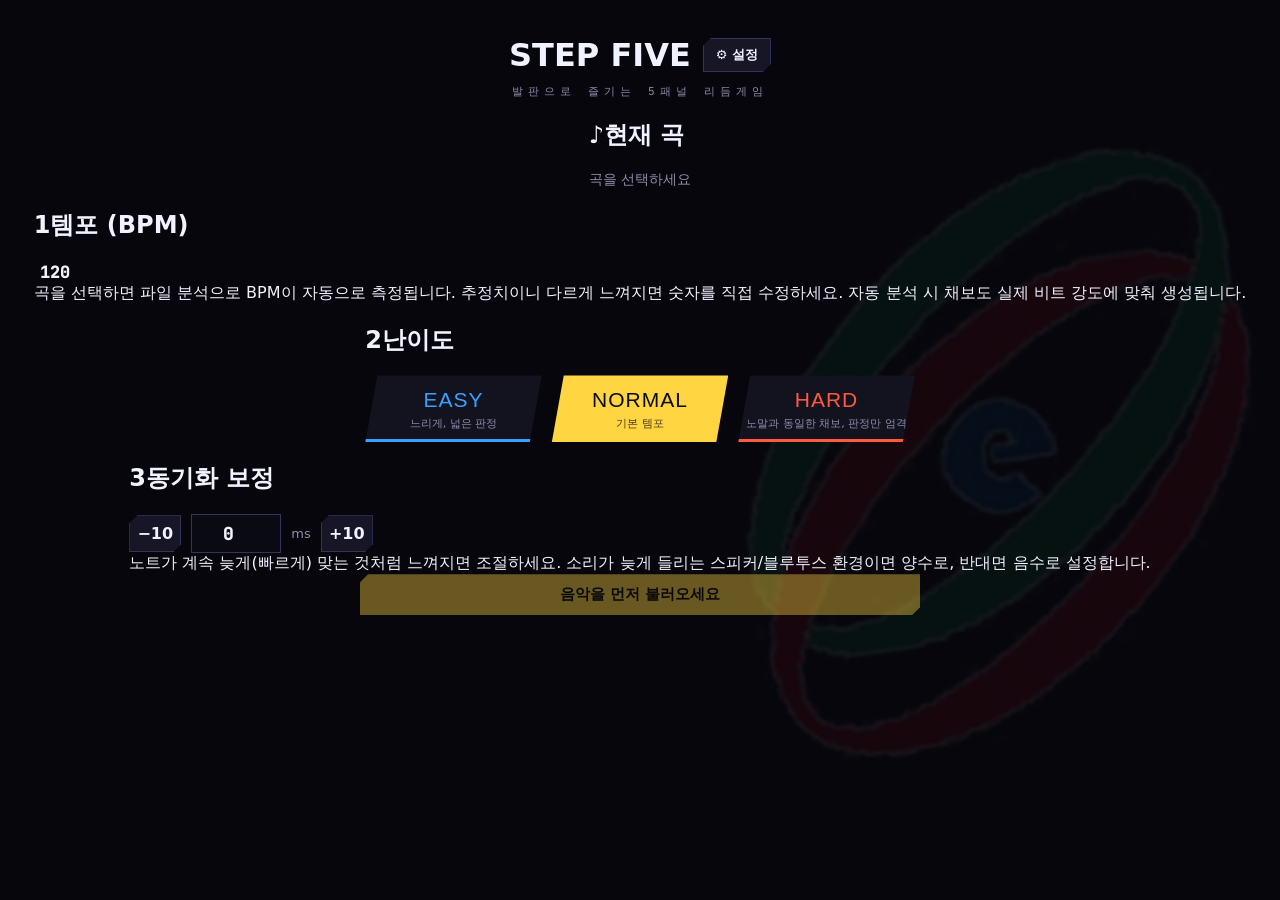
==== commit 2f6d04be: "step-five: list audio files by extension too (Linux file dialogs may not know the MIME type) Co-Auth" ====
--- a/step-five/index.html
+++ b/step-five/index.html
@@ -3,209 +3,165 @@
 <head>
 <meta charset="UTF-8">
 <meta name="viewport" content="width=device-width, initial-scale=1.0, maximum-scale=1.0, user-scalable=no">
-<title>리듬 에너지 — 펌프 리듬게임</title>
-<link rel="icon" href="img/logo.png" type="image/png">
+<title>STEP FIVE — 펌프 리듬게임</title>
 <link rel="preconnect" href="https://fonts.googleapis.com">
 <link rel="preconnect" href="https://fonts.gstatic.com" crossorigin>
-<link href="https://fonts.googleapis.com/css2?family=Black+Han+Sans&family=Noto+Sans+KR:wght@400;500;700;900&family=JetBrains+Mono:wght@500;700;800&display=swap" rel="stylesheet">
+<link href="https://fonts.googleapis.com/css2?family=Orbitron:wght@600;800;900&family=Rajdhani:wght@500;600;700&family=JetBrains+Mono:wght@500;700&display=swap" rel="stylesheet">
 <link rel="stylesheet" href="css/style.css">
 </head>
 <body data-screen="setup">
-<div id="bgBase"></div>
+<div id="bgGlow"></div>
 <div id="bgLogo"></div>
-<div id="bgScan"></div>
 <div id="toastStack"></div>
 <div id="app">
 
-  <!-- ============ SETUP (SONG SELECT) SCREEN ============ -->
+  <!-- ============ SETUP SCREEN ============ -->
   <div class="screen active" id="setupScreen">
-    <header class="topBar">
-      <div class="brand">
-        <img src="img/logo.png" alt="" class="brandMark">
-        <div class="brandText">
-          <h1 class="wordmark">리듬 <span>에너지</span></h1>
-          <div class="tagline">RHYTHM ENERGY</div>
-        </div>
-      </div>
-      <button class="btn ghost" id="openSettingsBtn"><span class="ico">⚙</span>설정</button>
-    </header>
-
-    <main class="selectLayout">
-      <!-- left: song list -->
-      <section class="cut panel songPanel" id="songListCard">
-        <div class="panelHead">
-          <span class="panelTag">SONG SELECT</span>
-          <span class="panelCount" id="songCount"></span>
-        </div>
-        <div class="songTools">
-          <input type="search" id="songSearch" placeholder="곡 검색" autocomplete="off" spellcheck="false">
-          <button class="btn small" id="randomSongBtn">🎲 랜덤</button>
-        </div>
-        <div id="songListContainer"></div>
-      </section>
-
-      <!-- right: selected song info + start -->
-      <section class="cut panel infoPanel">
-        <div class="panelHead"><span class="panelTag">NOW SELECTED</span></div>
-        <div class="songTitle" id="fnameText">곡을 선택하세요</div>
-        <div class="metaRow">
-          <label class="chip bpmChip">BPM <input type="number" id="bpmInput" value="120" min="40" max="300"></label>
-          <span class="metaStatus" id="tapHint"></span>
-        </div>
-
-        <div class="diffGrid" id="diffGrid">
-          <button class="diffBtn" data-diff="easy"><b>EASY</b><span>처음이라면</span></button>
-          <button class="diffBtn sel" data-diff="normal"><b>NORMAL</b><span>기본</span></button>
-          <button class="diffBtn" data-diff="hard"><b>HARD</b><span>도전</span></button>
-        </div>
-
-        <div id="bestPopup"></div>
-
-        <button class="btn startBtn" id="startBtn" disabled>
-          <span class="startMain">곡을 선택하세요</span>
-          <span class="startSub">⊙ 가운데 발판</span>
-        </button>
-      </section>
-    </main>
-
-    <footer class="padLegend" aria-label="발판 조작">
-      <span><i class="pk pk-dl"></i>이전 곡</span>
-      <span><i class="pk pk-dr"></i>다음 곡</span>
-      <span><i class="pk pk-ul"></i>쉽게</span>
-      <span><i class="pk pk-ur"></i>어렵게</span>
-      <span><i class="pk pk-cn"></i>시작</span>
-    </footer>
+    <div style="display:flex;align-items:center;justify-content:center;gap:12px;margin:36px 0 4px;">
+      <h1 class="logo" style="margin:0;">STEP FIVE</h1>
+      <button class="btn small" id="openSettingsBtn">⚙ 설정</button>
+    </div>
+    <div class="tagline">발판으로 즐기는 5패널 리듬게임</div>
+
+    <div class="card">
+      <h2><span class="num">♪</span>현재 곡</h2>
+      <div class="fname" id="fnameText" style="color:var(--sub);font-size:14px;">아직 곡을 불러오지 않았어요 — 설정에서 불러오세요</div>
+    </div>
+
+    <div class="card" id="songListCard" style="display:none;">
+      <h2><span class="num">♪</span>저장된 곡</h2>
+      <div id="songListContainer"></div>
+    </div>
+
+    <div id="bestPopup"></div>
+
+    <div class="card">
+      <h2><span class="num">1</span>템포 (BPM)</h2>
+      <div class="bpmRow">
+        <input type="number" id="bpmInput" value="120" min="40" max="300">
+      </div>
+      <div id="tapHint">곡을 선택하면 파일 분석으로 BPM이 자동으로 측정됩니다. 추정치이니 다르게 느껴지면 숫자를 직접 수정하세요. 자동 분석 시 채보도 실제 비트 강도에 맞춰 생성됩니다.</div>
+    </div>
+
+    <div class="card">
+      <h2><span class="num">2</span>난이도</h2>
+      <div class="diffGrid" id="diffGrid">
+        <div class="diffBtn" data-diff="easy"><b>EASY</b><span>느리게, 넓은 판정</span></div>
+        <div class="diffBtn sel" data-diff="normal"><b>NORMAL</b><span>기본 템포</span></div>
+        <div class="diffBtn" data-diff="hard"><b>HARD</b><span>노말과 동일한 채보, 판정만 엄격</span></div>
+      </div>
+    </div>
+
+    <div class="card">
+      <h2><span class="num">3</span>동기화 보정</h2>
+      <div class="offsetRow">
+        <button class="btn" id="offsetMinus">−10</button>
+        <input type="number" id="offsetInput" value="0" min="-300" max="300" step="10">
+        <span class="unit">ms</span>
+        <button class="btn" id="offsetPlus">+10</button>
+      </div>
+      <div id="offsetHint">노트가 계속 늦게(빠르게) 맞는 것처럼 느껴지면 조절하세요. 소리가 늦게 들리는 스피커/블루투스 환경이면 양수로, 반대면 음수로 설정합니다.</div>
+    </div>
+
+    <button class="btn primary" id="startBtn" disabled style="width:min(560px,92vw);">음악을 먼저 불러오세요</button>
   </div>
 
   <!-- ============ SETTINGS SCREEN ============ -->
   <div class="screen" id="settingsScreen">
-    <header class="topBar narrow">
-      <button class="btn ghost" id="settingsBackBtn">← 돌아가기</button>
-      <h1 class="screenTitle">SETTINGS</h1>
-      <span></span>
-    </header>
-
-    <div class="settingsBody">
-      <section class="cut panel card">
-        <div class="panelHead"><span class="panelTag">MUSIC</span><span class="panelSub">음악 불러오기</span></div>
-        <label id="fileLabel">
-          <span class="fname" id="fnameTextSettings">MP3 / WAV 파일 선택…</span>
-          <span class="btn small">파일 선택</span>
-          <input type="file" id="audioFile" accept="audio/*,.mp3,.m4a,.aac,.wav,.ogg,.oga,.opus,.flac,.webm" style="display:none">
-        </label>
-        <p class="hint">불러온 곡은 이 브라우저에 저장되어 곡 선택 화면에 나타납니다.</p>
-      </section>
-
-      <section class="cut panel card" id="songManageCard" style="display:none;">
-        <div class="panelHead"><span class="panelTag">LIBRARY</span><span class="panelSub">저장된 곡 관리</span></div>
-        <div id="songManageContainer"></div>
-      </section>
-
-      <section class="cut panel card">
-        <div class="panelHead"><span class="panelTag">CONTROLS</span><span class="panelSub">발판 / 키 설정</span></div>
-        <div class="padGrid" id="padGrid">
-          <div class="padSlot" data-lane="DL"><div class="lbl">DOWN-LEFT</div><div class="key">Num1</div></div>
-          <div class="padSlot" data-lane="UL"><div class="lbl">UP-LEFT</div><div class="key">Num7</div></div>
-          <div class="padSlot" data-lane="CN"><div class="lbl">CENTER</div><div class="key">Num5</div></div>
-          <div class="padSlot" data-lane="UR"><div class="lbl">UP-RIGHT</div><div class="key">Num9</div></div>
-          <div class="padSlot" data-lane="DR"><div class="lbl">DOWN-RIGHT</div><div class="key">Num3</div></div>
-        </div>
-        <div id="padStatus">칸을 누른 뒤 발판을 밟거나 키를 누르면 등록됩니다.</div>
-        <p class="hint">게임 중 일시정지: <b>↖ + ↗ + ⊙</b> 세 칸을 1초 동안 함께 누르기</p>
-      </section>
-
-      <section class="cut panel card">
-        <div class="panelHead"><span class="panelTag">LOAD CELL</span><span class="panelSub">로드셀 영점</span></div>
-        <div class="lcRow">
-          <button class="btn" id="lcConnectBtn">보드 연결</button>
-          <button class="btn primary" id="lcTareBtn" disabled>영점 재설정</button>
-        </div>
-        <div id="lcStatus"></div>
-        <p class="hint">영점: 발판에서 발을 모두 내린 상태에서 잡습니다. 버튼을 누르면 3초 뒤에 시작해요.</p>
-        <div id="lcMonitor"></div>
-        <p class="hint">막대는 지금 칸에 걸린 값, 노란 선은 <b>ON(눌림)</b>, 회색 선은 <b>OFF(뗌)</b> 기준입니다. ON은 옆 칸을 세게 밟아도 닿지 않게, OFF는 옆 칸을 밟을 때 값보다 위로 두세요.</p>
-        <div class="lcRow">
-          <button class="btn" id="lcPresetBtn">권장값 (65,000 / 45,000)</button>
-          <button class="btn primary" id="lcSaveBtn" disabled>기준값 보드에 저장</button>
-        </div>
-        <p class="hint">발판 보드의 펌웨어가 영점·실시간 값·기준값 명령을 지원해야 합니다 (hardware/loadcell-serial-protocol.md).</p>
-      </section>
-
-      <section class="cut panel card">
-        <div class="panelHead"><span class="panelTag">SYNC</span><span class="panelSub">동기화 보정</span></div>
-        <div class="offsetRow">
-          <button class="btn" id="offsetMinus">−10</button>
-          <input type="number" id="offsetInput" value="0" min="-300" max="300" step="10">
-          <span class="unit">ms</span>
-          <button class="btn" id="offsetPlus">+10</button>
-        </div>
-        <p class="hint">노트가 늘 늦게 맞는 것 같으면 +, 빠르게 맞는 것 같으면 − 로 조절하세요.</p>
-      </section>
-
-      <section class="cut panel card">
-        <div class="panelHead"><span class="panelTag">EDITOR</span><span class="panelSub">패턴 에디터</span></div>
-        <button class="btn" id="openEditorBtn" disabled style="width:100%;">패턴 에디터 열기</button>
-      </section>
+    <div style="width:min(560px,92vw);display:flex;align-items:center;gap:14px;margin:30px 0 6px;">
+      <button class="btn small" id="settingsBackBtn">← 나가기</button>
+      <h1 class="logo" style="margin:0;font-size:26px;">설정</h1>
+    </div>
+
+    <div class="card">
+      <h2><span class="num">1</span>음악 불러오기</h2>
+      <label id="fileLabel">
+        <span class="fname" id="fnameTextSettings">MP3 / WAV 파일 선택…</span>
+        <span class="btn small">파일 선택</span>
+        <input type="file" id="audioFile" accept="audio/*,.mp3,.MP3,.wav,.ogg,.m4a,.flac" style="display:none">
+      </label>
+      <div style="font-size:12px;color:var(--sub);margin-top:8px;">
+        불러온 곡은 이 브라우저에 자동으로 저장돼서, 메인 화면의 저장된 곡 목록에서 다시 선택할 수 있어요.
+      </div>
+    </div>
+
+    <div class="card" id="songManageCard" style="display:none;">
+      <h2><span class="num">2</span>저장된 곡 관리</h2>
+      <div id="songManageContainer"></div>
+    </div>
+
+    <div class="card">
+      <h2><span class="num">3</span>발판 / 키 설정</h2>
+      <div class="padGrid" id="padGrid">
+        <div class="padSlot" data-lane="DL"><div class="lbl">DOWN-LEFT</div><div class="key">Num1</div></div>
+        <div class="padSlot" data-lane="UL"><div class="lbl">UP-LEFT</div><div class="key">Num7</div></div>
+        <div class="padSlot" data-lane="CN"><div class="lbl">CENTER</div><div class="key">Num5</div></div>
+        <div class="padSlot" data-lane="UR"><div class="lbl">UP-RIGHT</div><div class="key">Num9</div></div>
+        <div class="padSlot" data-lane="DR"><div class="lbl">DOWN-RIGHT</div><div class="key">Num3</div></div>
+      </div>
+      <div id="padStatus">각 칸을 클릭한 뒤, 해당 발판을 밟거나 키를 누르면 자동 등록됩니다. (게임패드로 연결된 발판 자동 인식, 화면의 레인을 직접 클릭/터치해도 플레이할 수 있어요)</div>
+    </div>
+
+    <div class="card">
+      <h2><span class="num">4</span>PLC 조명 연결 (선택)</h2>
+      <button class="btn" id="plcConnectBtn" style="width:100%;">PLC 연결</button>
+      <div id="plcStatus" style="font-size:13px;color:var(--sub);margin-top:8px;">연결 안 됨 — Pico를 USB로 꽂고 버튼을 누른 뒤 포트를 선택하세요. (크롬, https 또는 localhost 필요)</div>
+      <div style="display:flex;align-items:center;gap:10px;margin-top:12px;font-size:14px;">
+        <span>노랑 조명이 켜지는 콤보</span>
+        <input type="number" id="plcComboInput" min="0" max="9999" style="width:80px;">
+        <span style="color:var(--sub);font-size:12px;">0이면 사용 안 함</span>
+      </div>
+      <div style="margin-top:12px;font-size:12px;color:var(--sub);">시험 (0~5: 점수 단계 램프, +8: 콤보 노랑)</div>
+      <div style="display:flex;flex-wrap:wrap;gap:6px;margin-top:6px;">
+        <button class="btn small" data-plc-test="0">끄기</button>
+        <button class="btn small" data-plc-test="1">1단</button>
+        <button class="btn small" data-plc-test="2">2단</button>
+        <button class="btn small" data-plc-test="3">3단</button>
+        <button class="btn small" data-plc-test="4">4단</button>
+        <button class="btn small" data-plc-test="5">5단</button>
+        <button class="btn small" data-plc-test="8">노랑만</button>
+        <button class="btn small" data-plc-test="13">5단+노랑</button>
+      </div>
+    </div>
+
+    <div class="card" style="margin-bottom:40px;">
+      <h2><span class="num">5</span>패턴 에디터</h2>
+      <button class="btn" id="openEditorBtn" disabled style="width:100%;">패턴 에디터 열기</button>
     </div>
   </div>
 
   <!-- ============ GAME SCREEN ============ -->
   <div class="screen" id="gameScreen">
-    <div id="gBeat"></div>
-    <div class="gStage">
-      <aside class="gSide gLeft">
-        <div class="cut panel gCard">
-          <div class="panelTag">NOW PLAYING</div>
-          <div class="gTitle" id="gSongTitle">-</div>
-          <div class="gMeta"><span class="diffBadge" id="gDiff">NORMAL</span><span class="gBpm" id="gBpm">BPM 120</span></div>
-          <div class="gProgress"><div class="gProgressFill" id="gProgress"></div></div>
-          <div class="gTime"><span id="gTimeNow">0:00</span><span id="gTimeTotal">0:00</span></div>
+    <div id="hud">
+      <div class="block">
+        <div class="label">SCORE</div>
+        <div class="value" id="scoreVal">0</div>
+      </div>
+      <div class="block right">
+        <div class="label">ACCURACY</div>
+        <div class="value" id="accVal">100%</div>
+      </div>
+    </div>
+    <div id="comboWrap"><div id="comboNum">0</div><div id="comboLbl">COMBO</div></div>
+
+    <div id="arena">
+      <div id="lanes">
+        <div class="lane" data-lane="DL"><div class="judgeLine"></div><div class="receptor"></div></div>
+        <div class="lane" data-lane="UL"><div class="judgeLine"></div><div class="receptor"></div></div>
+        <div class="lane" data-lane="CN"><div class="judgeLine"></div><div class="receptor"></div></div>
+        <div class="lane" data-lane="UR"><div class="judgeLine"></div><div class="receptor"></div></div>
+        <div class="lane" data-lane="DR"><div class="judgeLine"></div><div class="receptor"></div></div>
+      </div>
+      <div id="judgeText"></div>
+      <div id="countdown"></div>
+      <div id="pauseOverlay">
+        <div style="font-family:'Orbitron';font-size:28px;letter-spacing:3px;">PAUSED</div>
+        <div class="row">
+          <button class="btn primary" id="resumeBtn">계속하기</button>
+          <button class="btn" id="quitBtn">그만두기</button>
         </div>
-      </aside>
-
-      <div id="arena">
-        <div id="comboWrap"><div id="comboNum">0</div><div id="comboLbl">COMBO</div></div>
-        <div id="lanes">
-          <div class="lane" data-lane="DL"><div class="judgeLine"></div><div class="receptor"></div></div>
-          <div class="lane" data-lane="UL"><div class="judgeLine"></div><div class="receptor"></div></div>
-          <div class="lane" data-lane="CN"><div class="judgeLine"></div><div class="receptor"></div></div>
-          <div class="lane" data-lane="UR"><div class="judgeLine"></div><div class="receptor"></div></div>
-          <div class="lane" data-lane="DR"><div class="judgeLine"></div><div class="receptor"></div></div>
-        </div>
-        <div id="judgeText"></div>
-        <div id="milestone"></div>
-        <div id="countdown"></div>
-        <div id="padHoldHint"><span>일시정지…</span><i></i></div>
-        <div id="pauseOverlay">
-          <div class="pauseTitle">PAUSED</div>
-          <div class="row">
-            <button class="btn primary" id="resumeBtn">계속하기</button>
-            <button class="btn holdBtn" id="quitBtn">그만두기</button>
-          </div>
-          <div class="pauseKeys">
-            <span><i class="pk pk-cn"></i>가운데 밟기 · 계속하기</span>
-            <span><i class="pk pk-ul"></i><i class="pk pk-ur"></i>1초 누르고 있기 · 그만두기</span>
-          </div>
-        </div>
-      </div>
-
-      <aside class="gSide gRight">
-        <div class="cut panel gCard">
-          <div class="panelTag">SCORE</div>
-          <div class="gScore" id="scoreVal">0</div>
-          <div class="gAccRow"><span>ACCURACY</span><b id="accVal">100.0%</b></div>
-          <div class="gCounts">
-            <div class="gc j-perfect"><span>PERFECT</span><b id="gcPerfect">0</b></div>
-            <div class="gc j-great"><span>GREAT</span><b id="gcGreat">0</b></div>
-            <div class="gc j-good"><span>GOOD</span><b id="gcGood">0</b></div>
-            <div class="gc j-bad"><span>BAD</span><b id="gcBad">0</b></div>
-            <div class="gc j-miss"><span>MISS</span><b id="gcMiss">0</b></div>
-          </div>
-          <div class="gGradeRow"><span>예상 등급</span><b id="gGrade">-</b></div>
-        </div>
-      </aside>
-    </div>
-    <button class="btn pauseBtn" id="pauseBtn" aria-label="일시정지">❚❚</button>
+      </div>
+    </div>
   </div>
 
   <!-- ============ PATTERN EDITOR SCREEN ============ -->
@@ -213,7 +169,7 @@
     <div id="editorTop">
       <button class="btn small" id="edBackBtn">← 나가기</button>
       <div class="grp">BPM
-        <input type="number" id="edBpmInput" value="120" min="40" max="300">
+        <input type="number" id="edBpmInput" value="120" min="40" max="300" style="width:70px;background:var(--bg2);border:1px solid var(--line);color:var(--text);border-radius:6px;padding:5px;font-family:'JetBrains Mono';">
       </div>
       <div class="grp">그리드
         <select id="edGridSelect">
@@ -233,7 +189,7 @@
       <button class="btn small" id="edPlayBtn">▶ 재생</button>
       <span id="editTimeVal">0.00s</span>
       <button class="btn small" id="recBtn">● REC</button>
-      <span class="edHint">REC 중 발판/키 입력 시 현재 위치에 노트 기록</span>
+      <span style="font-size:12px;color:var(--sub);">REC 중 발판/키 입력 시 현재 위치에 노트 기록</span>
     </div>
     <div id="editorBody">
       <div id="editorRuler"></div>
@@ -259,44 +215,26 @@
 
   <!-- ============ RESULT SCREEN ============ -->
   <div class="screen" id="resultScreen">
-    <div class="rWrap">
-      <div class="rHead">
-        <div class="screenTitle">RESULT</div>
-        <div class="rSong"><span id="rSongTitle">-</span><span class="diffBadge" id="rDiff">-</span></div>
-      </div>
-
-      <div class="rMain">
-        <div class="cut panel rGradeBox">
-          <div class="panelTag">GRADE</div>
-          <div class="gradeLetter" id="gradeLetter">S</div>
-          <div id="newRecordBadge">NEW RECORD</div>
-        </div>
-
-        <div class="cut panel rStats">
-          <div class="panelTag">SCORE</div>
-          <div class="rScore" id="rScore">0</div>
-          <div class="rSubStats">
-            <div><span>ACCURACY</span><b id="rAcc">0%</b></div>
-            <div><span>MAX COMBO</span><b id="rCombo">0</b></div>
-          </div>
-          <div class="rBars">
-            <div class="rBar j-perfect"><span>PERFECT</span><i><em></em></i><b id="bPerfect">0</b></div>
-            <div class="rBar j-great"><span>GREAT</span><i><em></em></i><b id="bGreat">0</b></div>
-            <div class="rBar j-good"><span>GOOD</span><i><em></em></i><b id="bGood">0</b></div>
-            <div class="rBar j-bad"><span>BAD</span><i><em></em></i><b id="bBad">0</b></div>
-            <div class="rBar j-miss"><span>MISS</span><i><em></em></i><b id="bMiss">0</b></div>
-          </div>
-        </div>
-      </div>
-
-      <div class="rBtns">
+    <h1 class="logo" style="margin-top:60px;">RESULT</h1>
+    <div class="card" id="resultCard">
+      <div class="gradeLetter" id="gradeLetter">S</div>
+      <div id="newRecordBadge">NEW RECORD</div>
+      <div class="statGrid">
+        <div class="stat"><div class="l">SCORE</div><div class="v" id="rScore">0</div></div>
+        <div class="stat"><div class="l">MAX COMBO</div><div class="v" id="rCombo">0</div></div>
+        <div class="stat"><div class="l">ACCURACY</div><div class="v" id="rAcc">0%</div></div>
+        <div class="stat"><div class="l">DIFFICULTY</div><div class="v" id="rDiff">-</div></div>
+      </div>
+      <div class="judgeBreak"><span style="color:var(--cn)">PERFECT</span><span id="bPerfect">0</span></div>
+      <div class="judgeBreak"><span style="color:var(--good)">GREAT</span><span id="bGreat">0</span></div>
+      <div class="judgeBreak"><span style="color:#8fb4ff">GOOD</span><span id="bGood">0</span></div>
+      <div class="judgeBreak"><span style="color:#c98fff">BAD</span><span id="bBad">0</span></div>
+      <div class="judgeBreak"><span style="color:var(--warn)">MISS</span><span id="bMiss">0</span></div>
+      <div class="judgeBreak"><span style="color:var(--sub)">EMPTY PRESS</span><span id="bEmpty">0</span></div>
+      <div class="row" style="margin-top:20px;justify-content:center;">
         <button class="btn primary" id="retryBtn">다시 플레이</button>
-        <button class="btn" id="backBtn">곡 선택으로</button>
-      </div>
-      <footer class="padLegend">
-        <span><i class="pk pk-cn"></i>곡 선택</span>
-        <span><i class="pk pk-ur"></i>다시 플레이</span>
-      </footer>
+        <button class="btn" id="backBtn">곡 다시 선택</button>
+      </div>
     </div>
   </div>
 
@@ -307,11 +245,9 @@
 <script src="js/storage.js"></script>
 <script src="js/sfx.js"></script>
 <script src="js/audio-analysis.js"></script>
-<script src="js/player.js"></script>
-<script src="js/preview.js"></script>
-<script src="js/loadcell.js"></script>
 <script src="js/chart-generator.js"></script>
 <script src="js/input.js"></script>
+<script src="js/plc.js"></script>
 <script src="js/game.js"></script>
 <script src="js/editor.js"></script>
 <script src="js/ui.js"></script>
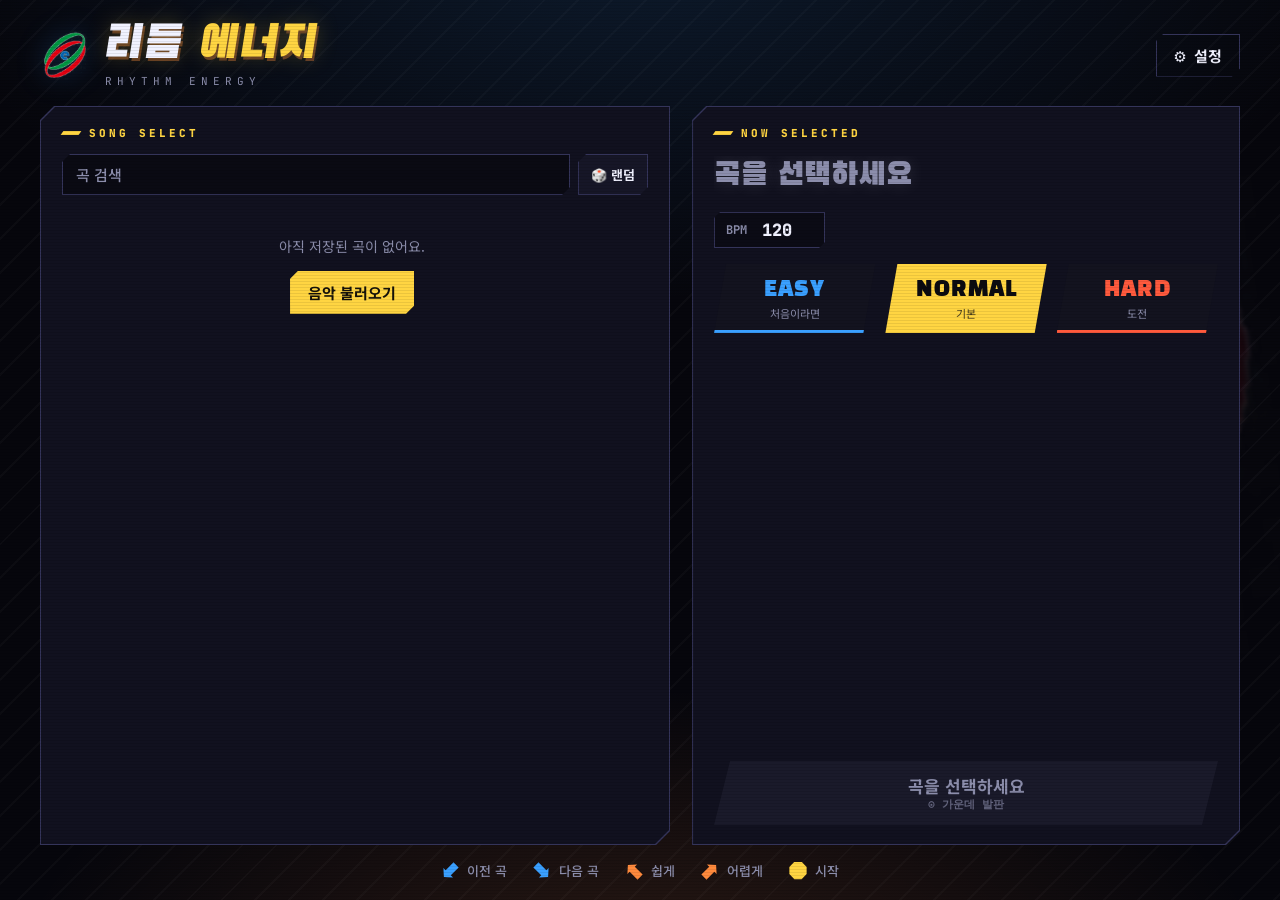
==== commit 4277d9a7: "Decode for analysis without the sound card; add a diagnostic page Raspberry Pi report: MP3s "can't b" ====
--- a/step-five/index.html
+++ b/step-five/index.html
@@ -3,165 +3,209 @@
 <head>
 <meta charset="UTF-8">
 <meta name="viewport" content="width=device-width, initial-scale=1.0, maximum-scale=1.0, user-scalable=no">
-<title>STEP FIVE — 펌프 리듬게임</title>
+<title>리듬 에너지 — 펌프 리듬게임</title>
+<link rel="icon" href="img/logo.png" type="image/png">
 <link rel="preconnect" href="https://fonts.googleapis.com">
 <link rel="preconnect" href="https://fonts.gstatic.com" crossorigin>
-<link href="https://fonts.googleapis.com/css2?family=Orbitron:wght@600;800;900&family=Rajdhani:wght@500;600;700&family=JetBrains+Mono:wght@500;700&display=swap" rel="stylesheet">
+<link href="https://fonts.googleapis.com/css2?family=Black+Han+Sans&family=Noto+Sans+KR:wght@400;500;700;900&family=JetBrains+Mono:wght@500;700;800&display=swap" rel="stylesheet">
 <link rel="stylesheet" href="css/style.css">
 </head>
 <body data-screen="setup">
-<div id="bgGlow"></div>
+<div id="bgBase"></div>
 <div id="bgLogo"></div>
+<div id="bgScan"></div>
 <div id="toastStack"></div>
 <div id="app">
 
-  <!-- ============ SETUP SCREEN ============ -->
+  <!-- ============ SETUP (SONG SELECT) SCREEN ============ -->
   <div class="screen active" id="setupScreen">
-    <div style="display:flex;align-items:center;justify-content:center;gap:12px;margin:36px 0 4px;">
-      <h1 class="logo" style="margin:0;">STEP FIVE</h1>
-      <button class="btn small" id="openSettingsBtn">⚙ 설정</button>
-    </div>
-    <div class="tagline">발판으로 즐기는 5패널 리듬게임</div>
-
-    <div class="card">
-      <h2><span class="num">♪</span>현재 곡</h2>
-      <div class="fname" id="fnameText" style="color:var(--sub);font-size:14px;">아직 곡을 불러오지 않았어요 — 설정에서 불러오세요</div>
-    </div>
-
-    <div class="card" id="songListCard" style="display:none;">
-      <h2><span class="num">♪</span>저장된 곡</h2>
-      <div id="songListContainer"></div>
-    </div>
-
-    <div id="bestPopup"></div>
-
-    <div class="card">
-      <h2><span class="num">1</span>템포 (BPM)</h2>
-      <div class="bpmRow">
-        <input type="number" id="bpmInput" value="120" min="40" max="300">
-      </div>
-      <div id="tapHint">곡을 선택하면 파일 분석으로 BPM이 자동으로 측정됩니다. 추정치이니 다르게 느껴지면 숫자를 직접 수정하세요. 자동 분석 시 채보도 실제 비트 강도에 맞춰 생성됩니다.</div>
-    </div>
-
-    <div class="card">
-      <h2><span class="num">2</span>난이도</h2>
-      <div class="diffGrid" id="diffGrid">
-        <div class="diffBtn" data-diff="easy"><b>EASY</b><span>느리게, 넓은 판정</span></div>
-        <div class="diffBtn sel" data-diff="normal"><b>NORMAL</b><span>기본 템포</span></div>
-        <div class="diffBtn" data-diff="hard"><b>HARD</b><span>노말과 동일한 채보, 판정만 엄격</span></div>
-      </div>
-    </div>
-
-    <div class="card">
-      <h2><span class="num">3</span>동기화 보정</h2>
-      <div class="offsetRow">
-        <button class="btn" id="offsetMinus">−10</button>
-        <input type="number" id="offsetInput" value="0" min="-300" max="300" step="10">
-        <span class="unit">ms</span>
-        <button class="btn" id="offsetPlus">+10</button>
-      </div>
-      <div id="offsetHint">노트가 계속 늦게(빠르게) 맞는 것처럼 느껴지면 조절하세요. 소리가 늦게 들리는 스피커/블루투스 환경이면 양수로, 반대면 음수로 설정합니다.</div>
-    </div>
-
-    <button class="btn primary" id="startBtn" disabled style="width:min(560px,92vw);">음악을 먼저 불러오세요</button>
+    <header class="topBar">
+      <div class="brand">
+        <img src="img/logo.png" alt="" class="brandMark">
+        <div class="brandText">
+          <h1 class="wordmark">리듬 <span>에너지</span></h1>
+          <div class="tagline">RHYTHM ENERGY</div>
+        </div>
+      </div>
+      <button class="btn ghost" id="openSettingsBtn"><span class="ico">⚙</span>설정</button>
+    </header>
+
+    <main class="selectLayout">
+      <!-- left: song list -->
+      <section class="cut panel songPanel" id="songListCard">
+        <div class="panelHead">
+          <span class="panelTag">SONG SELECT</span>
+          <span class="panelCount" id="songCount"></span>
+        </div>
+        <div class="songTools">
+          <input type="search" id="songSearch" placeholder="곡 검색" autocomplete="off" spellcheck="false">
+          <button class="btn small" id="randomSongBtn">🎲 랜덤</button>
+        </div>
+        <div id="songListContainer"></div>
+      </section>
+
+      <!-- right: selected song info + start -->
+      <section class="cut panel infoPanel">
+        <div class="panelHead"><span class="panelTag">NOW SELECTED</span></div>
+        <div class="songTitle" id="fnameText">곡을 선택하세요</div>
+        <div class="metaRow">
+          <label class="chip bpmChip">BPM <input type="number" id="bpmInput" value="120" min="40" max="300"></label>
+          <span class="metaStatus" id="tapHint"></span>
+        </div>
+
+        <div class="diffGrid" id="diffGrid">
+          <button class="diffBtn" data-diff="easy"><b>EASY</b><span>처음이라면</span></button>
+          <button class="diffBtn sel" data-diff="normal"><b>NORMAL</b><span>기본</span></button>
+          <button class="diffBtn" data-diff="hard"><b>HARD</b><span>도전</span></button>
+        </div>
+
+        <div id="bestPopup"></div>
+
+        <button class="btn startBtn" id="startBtn" disabled>
+          <span class="startMain">곡을 선택하세요</span>
+          <span class="startSub">⊙ 가운데 발판</span>
+        </button>
+      </section>
+    </main>
+
+    <footer class="padLegend" aria-label="발판 조작">
+      <span><i class="pk pk-dl"></i>이전 곡</span>
+      <span><i class="pk pk-dr"></i>다음 곡</span>
+      <span><i class="pk pk-ul"></i>쉽게</span>
+      <span><i class="pk pk-ur"></i>어렵게</span>
+      <span><i class="pk pk-cn"></i>시작</span>
+    </footer>
   </div>
 
   <!-- ============ SETTINGS SCREEN ============ -->
   <div class="screen" id="settingsScreen">
-    <div style="width:min(560px,92vw);display:flex;align-items:center;gap:14px;margin:30px 0 6px;">
-      <button class="btn small" id="settingsBackBtn">← 나가기</button>
-      <h1 class="logo" style="margin:0;font-size:26px;">설정</h1>
-    </div>
-
-    <div class="card">
-      <h2><span class="num">1</span>음악 불러오기</h2>
-      <label id="fileLabel">
-        <span class="fname" id="fnameTextSettings">MP3 / WAV 파일 선택…</span>
-        <span class="btn small">파일 선택</span>
-        <input type="file" id="audioFile" accept="audio/*,.mp3,.MP3,.wav,.ogg,.m4a,.flac" style="display:none">
-      </label>
-      <div style="font-size:12px;color:var(--sub);margin-top:8px;">
-        불러온 곡은 이 브라우저에 자동으로 저장돼서, 메인 화면의 저장된 곡 목록에서 다시 선택할 수 있어요.
-      </div>
-    </div>
-
-    <div class="card" id="songManageCard" style="display:none;">
-      <h2><span class="num">2</span>저장된 곡 관리</h2>
-      <div id="songManageContainer"></div>
-    </div>
-
-    <div class="card">
-      <h2><span class="num">3</span>발판 / 키 설정</h2>
-      <div class="padGrid" id="padGrid">
-        <div class="padSlot" data-lane="DL"><div class="lbl">DOWN-LEFT</div><div class="key">Num1</div></div>
-        <div class="padSlot" data-lane="UL"><div class="lbl">UP-LEFT</div><div class="key">Num7</div></div>
-        <div class="padSlot" data-lane="CN"><div class="lbl">CENTER</div><div class="key">Num5</div></div>
-        <div class="padSlot" data-lane="UR"><div class="lbl">UP-RIGHT</div><div class="key">Num9</div></div>
-        <div class="padSlot" data-lane="DR"><div class="lbl">DOWN-RIGHT</div><div class="key">Num3</div></div>
-      </div>
-      <div id="padStatus">각 칸을 클릭한 뒤, 해당 발판을 밟거나 키를 누르면 자동 등록됩니다. (게임패드로 연결된 발판 자동 인식, 화면의 레인을 직접 클릭/터치해도 플레이할 수 있어요)</div>
-    </div>
-
-    <div class="card">
-      <h2><span class="num">4</span>PLC 조명 연결 (선택)</h2>
-      <button class="btn" id="plcConnectBtn" style="width:100%;">PLC 연결</button>
-      <div id="plcStatus" style="font-size:13px;color:var(--sub);margin-top:8px;">연결 안 됨 — Pico를 USB로 꽂고 버튼을 누른 뒤 포트를 선택하세요. (크롬, https 또는 localhost 필요)</div>
-      <div style="display:flex;align-items:center;gap:10px;margin-top:12px;font-size:14px;">
-        <span>노랑 조명이 켜지는 콤보</span>
-        <input type="number" id="plcComboInput" min="0" max="9999" style="width:80px;">
-        <span style="color:var(--sub);font-size:12px;">0이면 사용 안 함</span>
-      </div>
-      <div style="margin-top:12px;font-size:12px;color:var(--sub);">시험 (0~5: 점수 단계 램프, +8: 콤보 노랑)</div>
-      <div style="display:flex;flex-wrap:wrap;gap:6px;margin-top:6px;">
-        <button class="btn small" data-plc-test="0">끄기</button>
-        <button class="btn small" data-plc-test="1">1단</button>
-        <button class="btn small" data-plc-test="2">2단</button>
-        <button class="btn small" data-plc-test="3">3단</button>
-        <button class="btn small" data-plc-test="4">4단</button>
-        <button class="btn small" data-plc-test="5">5단</button>
-        <button class="btn small" data-plc-test="8">노랑만</button>
-        <button class="btn small" data-plc-test="13">5단+노랑</button>
-      </div>
-    </div>
-
-    <div class="card" style="margin-bottom:40px;">
-      <h2><span class="num">5</span>패턴 에디터</h2>
-      <button class="btn" id="openEditorBtn" disabled style="width:100%;">패턴 에디터 열기</button>
+    <header class="topBar narrow">
+      <button class="btn ghost" id="settingsBackBtn">← 돌아가기</button>
+      <h1 class="screenTitle">SETTINGS</h1>
+      <span></span>
+    </header>
+
+    <div class="settingsBody">
+      <section class="cut panel card">
+        <div class="panelHead"><span class="panelTag">MUSIC</span><span class="panelSub">음악 불러오기</span></div>
+        <label id="fileLabel">
+          <span class="fname" id="fnameTextSettings">MP3 / WAV 파일 선택…</span>
+          <span class="btn small">파일 선택</span>
+          <input type="file" id="audioFile" accept="audio/*,.mp3,.m4a,.aac,.wav,.ogg,.oga,.opus,.flac,.webm" style="display:none">
+        </label>
+        <p class="hint">불러온 곡은 이 브라우저에 저장되어 곡 선택 화면에 나타납니다. 곡이 안 읽히거나 소리가 안 나면 <a href="diag.html" style="color:var(--ul);">진단 페이지</a>에서 원인을 확인할 수 있어요.</p>
+      </section>
+
+      <section class="cut panel card" id="songManageCard" style="display:none;">
+        <div class="panelHead"><span class="panelTag">LIBRARY</span><span class="panelSub">저장된 곡 관리</span></div>
+        <div id="songManageContainer"></div>
+      </section>
+
+      <section class="cut panel card">
+        <div class="panelHead"><span class="panelTag">CONTROLS</span><span class="panelSub">발판 / 키 설정</span></div>
+        <div class="padGrid" id="padGrid">
+          <div class="padSlot" data-lane="DL"><div class="lbl">DOWN-LEFT</div><div class="key">Num1</div></div>
+          <div class="padSlot" data-lane="UL"><div class="lbl">UP-LEFT</div><div class="key">Num7</div></div>
+          <div class="padSlot" data-lane="CN"><div class="lbl">CENTER</div><div class="key">Num5</div></div>
+          <div class="padSlot" data-lane="UR"><div class="lbl">UP-RIGHT</div><div class="key">Num9</div></div>
+          <div class="padSlot" data-lane="DR"><div class="lbl">DOWN-RIGHT</div><div class="key">Num3</div></div>
+        </div>
+        <div id="padStatus">칸을 누른 뒤 발판을 밟거나 키를 누르면 등록됩니다.</div>
+        <p class="hint">게임 중 일시정지: <b>↖ + ↗ + ⊙</b> 세 칸을 1초 동안 함께 누르기</p>
+      </section>
+
+      <section class="cut panel card">
+        <div class="panelHead"><span class="panelTag">LOAD CELL</span><span class="panelSub">로드셀 영점</span></div>
+        <div class="lcRow">
+          <button class="btn" id="lcConnectBtn">보드 연결</button>
+          <button class="btn primary" id="lcTareBtn" disabled>영점 재설정</button>
+        </div>
+        <div id="lcStatus"></div>
+        <p class="hint">영점: 발판에서 발을 모두 내린 상태에서 잡습니다. 버튼을 누르면 3초 뒤에 시작해요.</p>
+        <div id="lcMonitor"></div>
+        <p class="hint">막대는 지금 칸에 걸린 값, 노란 선은 <b>ON(눌림)</b>, 회색 선은 <b>OFF(뗌)</b> 기준입니다. ON은 옆 칸을 세게 밟아도 닿지 않게, OFF는 옆 칸을 밟을 때 값보다 위로 두세요.</p>
+        <div class="lcRow">
+          <button class="btn" id="lcPresetBtn">권장값 (65,000 / 45,000)</button>
+          <button class="btn primary" id="lcSaveBtn" disabled>기준값 보드에 저장</button>
+        </div>
+        <p class="hint">발판 보드의 펌웨어가 영점·실시간 값·기준값 명령을 지원해야 합니다 (hardware/loadcell-serial-protocol.md).</p>
+      </section>
+
+      <section class="cut panel card">
+        <div class="panelHead"><span class="panelTag">SYNC</span><span class="panelSub">동기화 보정</span></div>
+        <div class="offsetRow">
+          <button class="btn" id="offsetMinus">−10</button>
+          <input type="number" id="offsetInput" value="0" min="-300" max="300" step="10">
+          <span class="unit">ms</span>
+          <button class="btn" id="offsetPlus">+10</button>
+        </div>
+        <p class="hint">노트가 늘 늦게 맞는 것 같으면 +, 빠르게 맞는 것 같으면 − 로 조절하세요.</p>
+      </section>
+
+      <section class="cut panel card">
+        <div class="panelHead"><span class="panelTag">EDITOR</span><span class="panelSub">패턴 에디터</span></div>
+        <button class="btn" id="openEditorBtn" disabled style="width:100%;">패턴 에디터 열기</button>
+      </section>
     </div>
   </div>
 
   <!-- ============ GAME SCREEN ============ -->
   <div class="screen" id="gameScreen">
-    <div id="hud">
-      <div class="block">
-        <div class="label">SCORE</div>
-        <div class="value" id="scoreVal">0</div>
-      </div>
-      <div class="block right">
-        <div class="label">ACCURACY</div>
-        <div class="value" id="accVal">100%</div>
-      </div>
-    </div>
-    <div id="comboWrap"><div id="comboNum">0</div><div id="comboLbl">COMBO</div></div>
-
-    <div id="arena">
-      <div id="lanes">
-        <div class="lane" data-lane="DL"><div class="judgeLine"></div><div class="receptor"></div></div>
-        <div class="lane" data-lane="UL"><div class="judgeLine"></div><div class="receptor"></div></div>
-        <div class="lane" data-lane="CN"><div class="judgeLine"></div><div class="receptor"></div></div>
-        <div class="lane" data-lane="UR"><div class="judgeLine"></div><div class="receptor"></div></div>
-        <div class="lane" data-lane="DR"><div class="judgeLine"></div><div class="receptor"></div></div>
-      </div>
-      <div id="judgeText"></div>
-      <div id="countdown"></div>
-      <div id="pauseOverlay">
-        <div style="font-family:'Orbitron';font-size:28px;letter-spacing:3px;">PAUSED</div>
-        <div class="row">
-          <button class="btn primary" id="resumeBtn">계속하기</button>
-          <button class="btn" id="quitBtn">그만두기</button>
-        </div>
-      </div>
-    </div>
+    <div id="gBeat"></div>
+    <div class="gStage">
+      <aside class="gSide gLeft">
+        <div class="cut panel gCard">
+          <div class="panelTag">NOW PLAYING</div>
+          <div class="gTitle" id="gSongTitle">-</div>
+          <div class="gMeta"><span class="diffBadge" id="gDiff">NORMAL</span><span class="gBpm" id="gBpm">BPM 120</span></div>
+          <div class="gProgress"><div class="gProgressFill" id="gProgress"></div></div>
+          <div class="gTime"><span id="gTimeNow">0:00</span><span id="gTimeTotal">0:00</span></div>
+        </div>
+      </aside>
+
+      <div id="arena">
+        <div id="comboWrap"><div id="comboNum">0</div><div id="comboLbl">COMBO</div></div>
+        <div id="lanes">
+          <div class="lane" data-lane="DL"><div class="judgeLine"></div><div class="receptor"></div></div>
+          <div class="lane" data-lane="UL"><div class="judgeLine"></div><div class="receptor"></div></div>
+          <div class="lane" data-lane="CN"><div class="judgeLine"></div><div class="receptor"></div></div>
+          <div class="lane" data-lane="UR"><div class="judgeLine"></div><div class="receptor"></div></div>
+          <div class="lane" data-lane="DR"><div class="judgeLine"></div><div class="receptor"></div></div>
+        </div>
+        <div id="judgeText"></div>
+        <div id="milestone"></div>
+        <div id="countdown"></div>
+        <div id="padHoldHint"><span>일시정지…</span><i></i></div>
+        <div id="pauseOverlay">
+          <div class="pauseTitle">PAUSED</div>
+          <div class="row">
+            <button class="btn primary" id="resumeBtn">계속하기</button>
+            <button class="btn holdBtn" id="quitBtn">그만두기</button>
+          </div>
+          <div class="pauseKeys">
+            <span><i class="pk pk-cn"></i>가운데 밟기 · 계속하기</span>
+            <span><i class="pk pk-ul"></i><i class="pk pk-ur"></i>1초 누르고 있기 · 그만두기</span>
+          </div>
+        </div>
+      </div>
+
+      <aside class="gSide gRight">
+        <div class="cut panel gCard">
+          <div class="panelTag">SCORE</div>
+          <div class="gScore" id="scoreVal">0</div>
+          <div class="gAccRow"><span>ACCURACY</span><b id="accVal">100.0%</b></div>
+          <div class="gCounts">
+            <div class="gc j-perfect"><span>PERFECT</span><b id="gcPerfect">0</b></div>
+            <div class="gc j-great"><span>GREAT</span><b id="gcGreat">0</b></div>
+            <div class="gc j-good"><span>GOOD</span><b id="gcGood">0</b></div>
+            <div class="gc j-bad"><span>BAD</span><b id="gcBad">0</b></div>
+            <div class="gc j-miss"><span>MISS</span><b id="gcMiss">0</b></div>
+          </div>
+          <div class="gGradeRow"><span>예상 등급</span><b id="gGrade">-</b></div>
+        </div>
+      </aside>
+    </div>
+    <button class="btn pauseBtn" id="pauseBtn" aria-label="일시정지">❚❚</button>
   </div>
 
   <!-- ============ PATTERN EDITOR SCREEN ============ -->
@@ -169,7 +213,7 @@
     <div id="editorTop">
       <button class="btn small" id="edBackBtn">← 나가기</button>
       <div class="grp">BPM
-        <input type="number" id="edBpmInput" value="120" min="40" max="300" style="width:70px;background:var(--bg2);border:1px solid var(--line);color:var(--text);border-radius:6px;padding:5px;font-family:'JetBrains Mono';">
+        <input type="number" id="edBpmInput" value="120" min="40" max="300">
       </div>
       <div class="grp">그리드
         <select id="edGridSelect">
@@ -189,7 +233,7 @@
       <button class="btn small" id="edPlayBtn">▶ 재생</button>
       <span id="editTimeVal">0.00s</span>
       <button class="btn small" id="recBtn">● REC</button>
-      <span style="font-size:12px;color:var(--sub);">REC 중 발판/키 입력 시 현재 위치에 노트 기록</span>
+      <span class="edHint">REC 중 발판/키 입력 시 현재 위치에 노트 기록</span>
     </div>
     <div id="editorBody">
       <div id="editorRuler"></div>
@@ -215,26 +259,44 @@
 
   <!-- ============ RESULT SCREEN ============ -->
   <div class="screen" id="resultScreen">
-    <h1 class="logo" style="margin-top:60px;">RESULT</h1>
-    <div class="card" id="resultCard">
-      <div class="gradeLetter" id="gradeLetter">S</div>
-      <div id="newRecordBadge">NEW RECORD</div>
-      <div class="statGrid">
-        <div class="stat"><div class="l">SCORE</div><div class="v" id="rScore">0</div></div>
-        <div class="stat"><div class="l">MAX COMBO</div><div class="v" id="rCombo">0</div></div>
-        <div class="stat"><div class="l">ACCURACY</div><div class="v" id="rAcc">0%</div></div>
-        <div class="stat"><div class="l">DIFFICULTY</div><div class="v" id="rDiff">-</div></div>
-      </div>
-      <div class="judgeBreak"><span style="color:var(--cn)">PERFECT</span><span id="bPerfect">0</span></div>
-      <div class="judgeBreak"><span style="color:var(--good)">GREAT</span><span id="bGreat">0</span></div>
-      <div class="judgeBreak"><span style="color:#8fb4ff">GOOD</span><span id="bGood">0</span></div>
-      <div class="judgeBreak"><span style="color:#c98fff">BAD</span><span id="bBad">0</span></div>
-      <div class="judgeBreak"><span style="color:var(--warn)">MISS</span><span id="bMiss">0</span></div>
-      <div class="judgeBreak"><span style="color:var(--sub)">EMPTY PRESS</span><span id="bEmpty">0</span></div>
-      <div class="row" style="margin-top:20px;justify-content:center;">
+    <div class="rWrap">
+      <div class="rHead">
+        <div class="screenTitle">RESULT</div>
+        <div class="rSong"><span id="rSongTitle">-</span><span class="diffBadge" id="rDiff">-</span></div>
+      </div>
+
+      <div class="rMain">
+        <div class="cut panel rGradeBox">
+          <div class="panelTag">GRADE</div>
+          <div class="gradeLetter" id="gradeLetter">S</div>
+          <div id="newRecordBadge">NEW RECORD</div>
+        </div>
+
+        <div class="cut panel rStats">
+          <div class="panelTag">SCORE</div>
+          <div class="rScore" id="rScore">0</div>
+          <div class="rSubStats">
+            <div><span>ACCURACY</span><b id="rAcc">0%</b></div>
+            <div><span>MAX COMBO</span><b id="rCombo">0</b></div>
+          </div>
+          <div class="rBars">
+            <div class="rBar j-perfect"><span>PERFECT</span><i><em></em></i><b id="bPerfect">0</b></div>
+            <div class="rBar j-great"><span>GREAT</span><i><em></em></i><b id="bGreat">0</b></div>
+            <div class="rBar j-good"><span>GOOD</span><i><em></em></i><b id="bGood">0</b></div>
+            <div class="rBar j-bad"><span>BAD</span><i><em></em></i><b id="bBad">0</b></div>
+            <div class="rBar j-miss"><span>MISS</span><i><em></em></i><b id="bMiss">0</b></div>
+          </div>
+        </div>
+      </div>
+
+      <div class="rBtns">
         <button class="btn primary" id="retryBtn">다시 플레이</button>
-        <button class="btn" id="backBtn">곡 다시 선택</button>
-      </div>
+        <button class="btn" id="backBtn">곡 선택으로</button>
+      </div>
+      <footer class="padLegend">
+        <span><i class="pk pk-cn"></i>곡 선택</span>
+        <span><i class="pk pk-ur"></i>다시 플레이</span>
+      </footer>
     </div>
   </div>
 
@@ -245,9 +307,11 @@
 <script src="js/storage.js"></script>
 <script src="js/sfx.js"></script>
 <script src="js/audio-analysis.js"></script>
+<script src="js/player.js"></script>
+<script src="js/preview.js"></script>
+<script src="js/loadcell.js"></script>
 <script src="js/chart-generator.js"></script>
 <script src="js/input.js"></script>
-<script src="js/plc.js"></script>
 <script src="js/game.js"></script>
 <script src="js/editor.js"></script>
 <script src="js/ui.js"></script>
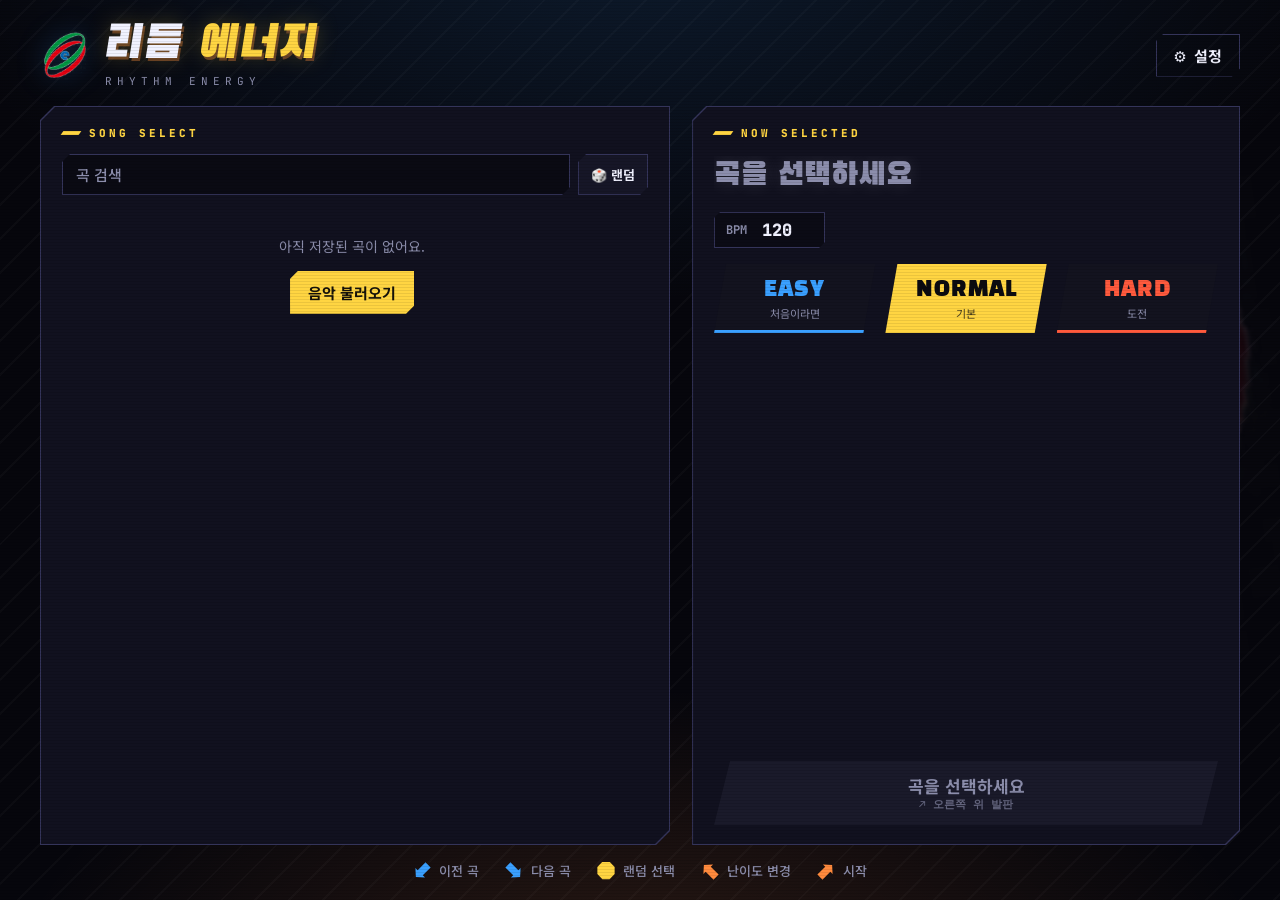
==== commit 306693ae: "New pad layout on the song select screen - DL previous song, DR next song (unchanged) - CN picks a r" ====
--- a/step-five/index.html
+++ b/step-five/index.html
@@ -63,7 +63,7 @@
 
         <button class="btn startBtn" id="startBtn" disabled>
           <span class="startMain">곡을 선택하세요</span>
-          <span class="startSub">⊙ 가운데 발판</span>
+          <span class="startSub">↗ 오른쪽 위 발판</span>
         </button>
       </section>
     </main>
@@ -71,9 +71,9 @@
     <footer class="padLegend" aria-label="발판 조작">
       <span><i class="pk pk-dl"></i>이전 곡</span>
       <span><i class="pk pk-dr"></i>다음 곡</span>
-      <span><i class="pk pk-ul"></i>쉽게</span>
-      <span><i class="pk pk-ur"></i>어렵게</span>
-      <span><i class="pk pk-cn"></i>시작</span>
+      <span><i class="pk pk-cn"></i>랜덤 선택</span>
+      <span><i class="pk pk-ul"></i>난이도 변경</span>
+      <span><i class="pk pk-ur"></i>시작</span>
     </footer>
   </div>
 
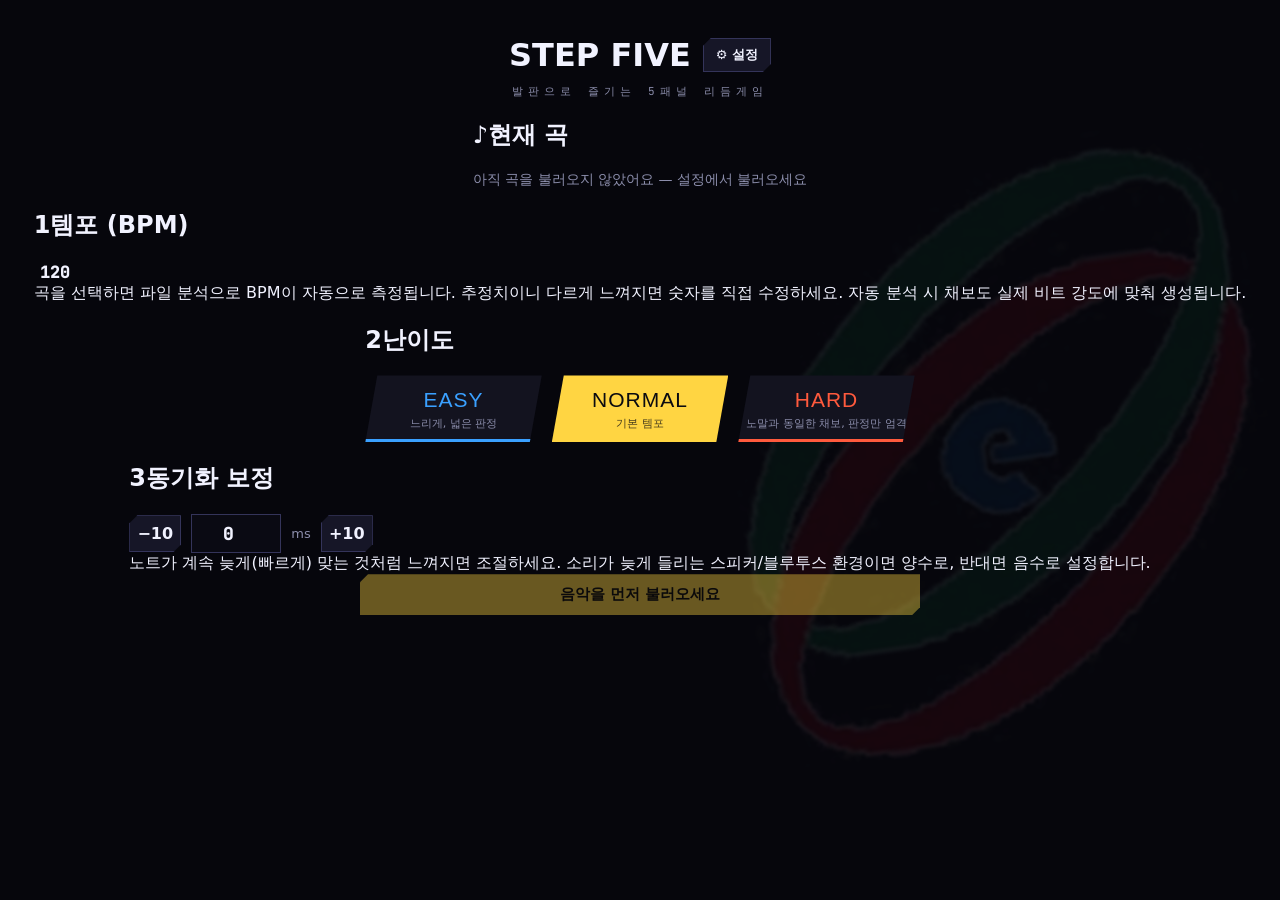
==== commit 01e00692: "step-five: auto lanes (game hits a broken pad's notes by itself, PERFECT); UR on by default Settings" ====
--- a/step-five/index.html
+++ b/step-five/index.html
@@ -3,209 +3,173 @@
 <head>
 <meta charset="UTF-8">
 <meta name="viewport" content="width=device-width, initial-scale=1.0, maximum-scale=1.0, user-scalable=no">
-<title>리듬 에너지 — 펌프 리듬게임</title>
-<link rel="icon" href="img/logo.png" type="image/png">
+<title>STEP FIVE — 펌프 리듬게임</title>
 <link rel="preconnect" href="https://fonts.googleapis.com">
 <link rel="preconnect" href="https://fonts.gstatic.com" crossorigin>
-<link href="https://fonts.googleapis.com/css2?family=Black+Han+Sans&family=Noto+Sans+KR:wght@400;500;700;900&family=JetBrains+Mono:wght@500;700;800&display=swap" rel="stylesheet">
+<link href="https://fonts.googleapis.com/css2?family=Orbitron:wght@600;800;900&family=Rajdhani:wght@500;600;700&family=JetBrains+Mono:wght@500;700&display=swap" rel="stylesheet">
 <link rel="stylesheet" href="css/style.css">
 </head>
 <body data-screen="setup">
-<div id="bgBase"></div>
+<div id="bgGlow"></div>
 <div id="bgLogo"></div>
-<div id="bgScan"></div>
 <div id="toastStack"></div>
 <div id="app">
 
-  <!-- ============ SETUP (SONG SELECT) SCREEN ============ -->
+  <!-- ============ SETUP SCREEN ============ -->
   <div class="screen active" id="setupScreen">
-    <header class="topBar">
-      <div class="brand">
-        <img src="img/logo.png" alt="" class="brandMark">
-        <div class="brandText">
-          <h1 class="wordmark">리듬 <span>에너지</span></h1>
-          <div class="tagline">RHYTHM ENERGY</div>
-        </div>
-      </div>
-      <button class="btn ghost" id="openSettingsBtn"><span class="ico">⚙</span>설정</button>
-    </header>
-
-    <main class="selectLayout">
-      <!-- left: song list -->
-      <section class="cut panel songPanel" id="songListCard">
-        <div class="panelHead">
-          <span class="panelTag">SONG SELECT</span>
-          <span class="panelCount" id="songCount"></span>
-        </div>
-        <div class="songTools">
-          <input type="search" id="songSearch" placeholder="곡 검색" autocomplete="off" spellcheck="false">
-          <button class="btn small" id="randomSongBtn">🎲 랜덤</button>
-        </div>
-        <div id="songListContainer"></div>
-      </section>
-
-      <!-- right: selected song info + start -->
-      <section class="cut panel infoPanel">
-        <div class="panelHead"><span class="panelTag">NOW SELECTED</span></div>
-        <div class="songTitle" id="fnameText">곡을 선택하세요</div>
-        <div class="metaRow">
-          <label class="chip bpmChip">BPM <input type="number" id="bpmInput" value="120" min="40" max="300"></label>
-          <span class="metaStatus" id="tapHint"></span>
-        </div>
-
-        <div class="diffGrid" id="diffGrid">
-          <button class="diffBtn" data-diff="easy"><b>EASY</b><span>처음이라면</span></button>
-          <button class="diffBtn sel" data-diff="normal"><b>NORMAL</b><span>기본</span></button>
-          <button class="diffBtn" data-diff="hard"><b>HARD</b><span>도전</span></button>
-        </div>
-
-        <div id="bestPopup"></div>
-
-        <button class="btn startBtn" id="startBtn" disabled>
-          <span class="startMain">곡을 선택하세요</span>
-          <span class="startSub">↗ 오른쪽 위 발판</span>
-        </button>
-      </section>
-    </main>
-
-    <footer class="padLegend" aria-label="발판 조작">
-      <span><i class="pk pk-dl"></i>이전 곡</span>
-      <span><i class="pk pk-dr"></i>다음 곡</span>
-      <span><i class="pk pk-cn"></i>랜덤 선택</span>
-      <span><i class="pk pk-ul"></i>난이도 변경</span>
-      <span><i class="pk pk-ur"></i>시작</span>
-    </footer>
+    <div style="display:flex;align-items:center;justify-content:center;gap:12px;margin:36px 0 4px;">
+      <h1 class="logo" style="margin:0;">STEP FIVE</h1>
+      <button class="btn small" id="openSettingsBtn">⚙ 설정</button>
+    </div>
+    <div class="tagline">발판으로 즐기는 5패널 리듬게임</div>
+
+    <div class="card">
+      <h2><span class="num">♪</span>현재 곡</h2>
+      <div class="fname" id="fnameText" style="color:var(--sub);font-size:14px;">아직 곡을 불러오지 않았어요 — 설정에서 불러오세요</div>
+    </div>
+
+    <div class="card" id="songListCard" style="display:none;">
+      <h2><span class="num">♪</span>저장된 곡</h2>
+      <div id="songListContainer"></div>
+    </div>
+
+    <div id="bestPopup"></div>
+
+    <div class="card">
+      <h2><span class="num">1</span>템포 (BPM)</h2>
+      <div class="bpmRow">
+        <input type="number" id="bpmInput" value="120" min="40" max="300">
+      </div>
+      <div id="tapHint">곡을 선택하면 파일 분석으로 BPM이 자동으로 측정됩니다. 추정치이니 다르게 느껴지면 숫자를 직접 수정하세요. 자동 분석 시 채보도 실제 비트 강도에 맞춰 생성됩니다.</div>
+    </div>
+
+    <div class="card">
+      <h2><span class="num">2</span>난이도</h2>
+      <div class="diffGrid" id="diffGrid">
+        <div class="diffBtn" data-diff="easy"><b>EASY</b><span>느리게, 넓은 판정</span></div>
+        <div class="diffBtn sel" data-diff="normal"><b>NORMAL</b><span>기본 템포</span></div>
+        <div class="diffBtn" data-diff="hard"><b>HARD</b><span>노말과 동일한 채보, 판정만 엄격</span></div>
+      </div>
+    </div>
+
+    <div class="card">
+      <h2><span class="num">3</span>동기화 보정</h2>
+      <div class="offsetRow">
+        <button class="btn" id="offsetMinus">−10</button>
+        <input type="number" id="offsetInput" value="0" min="-300" max="300" step="10">
+        <span class="unit">ms</span>
+        <button class="btn" id="offsetPlus">+10</button>
+      </div>
+      <div id="offsetHint">노트가 계속 늦게(빠르게) 맞는 것처럼 느껴지면 조절하세요. 소리가 늦게 들리는 스피커/블루투스 환경이면 양수로, 반대면 음수로 설정합니다.</div>
+    </div>
+
+    <button class="btn primary" id="startBtn" disabled style="width:min(560px,92vw);">음악을 먼저 불러오세요</button>
   </div>
 
   <!-- ============ SETTINGS SCREEN ============ -->
   <div class="screen" id="settingsScreen">
-    <header class="topBar narrow">
-      <button class="btn ghost" id="settingsBackBtn">← 돌아가기</button>
-      <h1 class="screenTitle">SETTINGS</h1>
-      <span></span>
-    </header>
-
-    <div class="settingsBody">
-      <section class="cut panel card">
-        <div class="panelHead"><span class="panelTag">MUSIC</span><span class="panelSub">음악 불러오기</span></div>
-        <label id="fileLabel">
-          <span class="fname" id="fnameTextSettings">MP3 / WAV 파일 선택…</span>
-          <span class="btn small">파일 선택</span>
-          <input type="file" id="audioFile" accept="audio/*,.mp3,.m4a,.aac,.wav,.ogg,.oga,.opus,.flac,.webm" style="display:none">
-        </label>
-        <p class="hint">불러온 곡은 이 브라우저에 저장되어 곡 선택 화면에 나타납니다. 곡이 안 읽히거나 소리가 안 나면 <a href="diag.html" style="color:var(--ul);">진단 페이지</a>에서 원인을 확인할 수 있어요.</p>
-      </section>
-
-      <section class="cut panel card" id="songManageCard" style="display:none;">
-        <div class="panelHead"><span class="panelTag">LIBRARY</span><span class="panelSub">저장된 곡 관리</span></div>
-        <div id="songManageContainer"></div>
-      </section>
-
-      <section class="cut panel card">
-        <div class="panelHead"><span class="panelTag">CONTROLS</span><span class="panelSub">발판 / 키 설정</span></div>
-        <div class="padGrid" id="padGrid">
-          <div class="padSlot" data-lane="DL"><div class="lbl">DOWN-LEFT</div><div class="key">Num1</div></div>
-          <div class="padSlot" data-lane="UL"><div class="lbl">UP-LEFT</div><div class="key">Num7</div></div>
-          <div class="padSlot" data-lane="CN"><div class="lbl">CENTER</div><div class="key">Num5</div></div>
-          <div class="padSlot" data-lane="UR"><div class="lbl">UP-RIGHT</div><div class="key">Num9</div></div>
-          <div class="padSlot" data-lane="DR"><div class="lbl">DOWN-RIGHT</div><div class="key">Num3</div></div>
-        </div>
-        <div id="padStatus">칸을 누른 뒤 발판을 밟거나 키를 누르면 등록됩니다.</div>
-        <p class="hint">게임 중 일시정지: <b>↖ + ↗ + ⊙</b> 세 칸을 1초 동안 함께 누르기</p>
-      </section>
-
-      <section class="cut panel card">
-        <div class="panelHead"><span class="panelTag">LOAD CELL</span><span class="panelSub">로드셀 영점</span></div>
-        <div class="lcRow">
-          <button class="btn" id="lcConnectBtn">보드 연결</button>
-          <button class="btn primary" id="lcTareBtn" disabled>영점 재설정</button>
-        </div>
-        <div id="lcStatus"></div>
-        <p class="hint">영점: 발판에서 발을 모두 내린 상태에서 잡습니다. 버튼을 누르면 3초 뒤에 시작해요.</p>
-        <div id="lcMonitor"></div>
-        <p class="hint">막대는 지금 칸에 걸린 값, 노란 선은 <b>ON(눌림)</b>, 회색 선은 <b>OFF(뗌)</b> 기준입니다. ON은 옆 칸을 세게 밟아도 닿지 않게, OFF는 옆 칸을 밟을 때 값보다 위로 두세요.</p>
-        <div class="lcRow">
-          <button class="btn" id="lcPresetBtn">권장값 (65,000 / 45,000)</button>
-          <button class="btn primary" id="lcSaveBtn" disabled>기준값 보드에 저장</button>
-        </div>
-        <p class="hint">발판 보드의 펌웨어가 영점·실시간 값·기준값 명령을 지원해야 합니다 (hardware/loadcell-serial-protocol.md).</p>
-      </section>
-
-      <section class="cut panel card">
-        <div class="panelHead"><span class="panelTag">SYNC</span><span class="panelSub">동기화 보정</span></div>
-        <div class="offsetRow">
-          <button class="btn" id="offsetMinus">−10</button>
-          <input type="number" id="offsetInput" value="0" min="-300" max="300" step="10">
-          <span class="unit">ms</span>
-          <button class="btn" id="offsetPlus">+10</button>
-        </div>
-        <p class="hint">노트가 늘 늦게 맞는 것 같으면 +, 빠르게 맞는 것 같으면 − 로 조절하세요.</p>
-      </section>
-
-      <section class="cut panel card">
-        <div class="panelHead"><span class="panelTag">EDITOR</span><span class="panelSub">패턴 에디터</span></div>
-        <button class="btn" id="openEditorBtn" disabled style="width:100%;">패턴 에디터 열기</button>
-      </section>
+    <div style="width:min(560px,92vw);display:flex;align-items:center;gap:14px;margin:30px 0 6px;">
+      <button class="btn small" id="settingsBackBtn">← 나가기</button>
+      <h1 class="logo" style="margin:0;font-size:26px;">설정</h1>
+    </div>
+
+    <div class="card">
+      <h2><span class="num">1</span>음악 불러오기</h2>
+      <label id="fileLabel">
+        <span class="fname" id="fnameTextSettings">MP3 / WAV 파일 선택…</span>
+        <span class="btn small">파일 선택</span>
+        <input type="file" id="audioFile" accept="audio/*,.mp3,.MP3,.wav,.ogg,.m4a,.flac" style="display:none">
+      </label>
+      <div style="font-size:12px;color:var(--sub);margin-top:8px;">
+        불러온 곡은 이 브라우저에 자동으로 저장돼서, 메인 화면의 저장된 곡 목록에서 다시 선택할 수 있어요.
+      </div>
+    </div>
+
+    <div class="card" id="songManageCard" style="display:none;">
+      <h2><span class="num">2</span>저장된 곡 관리</h2>
+      <div id="songManageContainer"></div>
+    </div>
+
+    <div class="card">
+      <h2><span class="num">3</span>발판 / 키 설정</h2>
+      <div class="padGrid" id="padGrid">
+        <div class="padSlot" data-lane="DL"><div class="lbl">DOWN-LEFT</div><div class="key">Num1</div></div>
+        <div class="padSlot" data-lane="UL"><div class="lbl">UP-LEFT</div><div class="key">Num7</div></div>
+        <div class="padSlot" data-lane="CN"><div class="lbl">CENTER</div><div class="key">Num5</div></div>
+        <div class="padSlot" data-lane="UR"><div class="lbl">UP-RIGHT</div><div class="key">Num9</div></div>
+        <div class="padSlot" data-lane="DR"><div class="lbl">DOWN-RIGHT</div><div class="key">Num3</div></div>
+      </div>
+      <div id="autoLaneBox" style="margin-top:12px;padding:10px;border:1px dashed var(--sub);border-radius:8px;font-size:13px;">
+        <div style="margin-bottom:6px;"><b>자동 레인</b> <span style="color:var(--sub);">센서가 고장 난 발판은 체크하면 게임이 대신 PERFECT로 쳐 줍니다 (그 발판 입력은 무시)</span></div>
+        <label><input type="checkbox" data-auto-lane="DL"> 좌하</label>
+        <label style="margin-left:10px;"><input type="checkbox" data-auto-lane="UL"> 좌상</label>
+        <label style="margin-left:10px;"><input type="checkbox" data-auto-lane="CN"> 중앙</label>
+        <label style="margin-left:10px;"><input type="checkbox" data-auto-lane="UR"> 우상</label>
+        <label style="margin-left:10px;"><input type="checkbox" data-auto-lane="DR"> 우하</label>
+      </div>
+      <div id="padStatus">각 칸을 클릭한 뒤, 해당 발판을 밟거나 키를 누르면 자동 등록됩니다. (게임패드로 연결된 발판 자동 인식, 화면의 레인을 직접 클릭/터치해도 플레이할 수 있어요)</div>
+    </div>
+
+    <div class="card">
+      <h2><span class="num">4</span>PLC 조명 연결 (선택)</h2>
+      <button class="btn" id="plcConnectBtn" style="width:100%;">PLC 연결</button>
+      <div id="plcStatus" style="font-size:13px;color:var(--sub);margin-top:8px;">연결 안 됨 — Pico를 USB로 꽂고 버튼을 누른 뒤 포트를 선택하세요. (크롬, https 또는 localhost 필요)</div>
+      <div style="display:flex;align-items:center;gap:10px;margin-top:12px;font-size:14px;">
+        <span>노랑 조명이 켜지는 콤보</span>
+        <input type="number" id="plcComboInput" min="0" max="9999" style="width:80px;">
+        <span style="color:var(--sub);font-size:12px;">0이면 사용 안 함</span>
+      </div>
+      <div style="margin-top:12px;font-size:12px;color:var(--sub);">시험 (0~5: 점수 단계 램프, +8: 콤보 노랑)</div>
+      <div style="display:flex;flex-wrap:wrap;gap:6px;margin-top:6px;">
+        <button class="btn small" data-plc-test="0">끄기</button>
+        <button class="btn small" data-plc-test="1">1단</button>
+        <button class="btn small" data-plc-test="2">2단</button>
+        <button class="btn small" data-plc-test="3">3단</button>
+        <button class="btn small" data-plc-test="4">4단</button>
+        <button class="btn small" data-plc-test="5">5단</button>
+        <button class="btn small" data-plc-test="8">노랑만</button>
+        <button class="btn small" data-plc-test="13">5단+노랑</button>
+      </div>
+    </div>
+
+    <div class="card" style="margin-bottom:40px;">
+      <h2><span class="num">5</span>패턴 에디터</h2>
+      <button class="btn" id="openEditorBtn" disabled style="width:100%;">패턴 에디터 열기</button>
     </div>
   </div>
 
   <!-- ============ GAME SCREEN ============ -->
   <div class="screen" id="gameScreen">
-    <div id="gBeat"></div>
-    <div class="gStage">
-      <aside class="gSide gLeft">
-        <div class="cut panel gCard">
-          <div class="panelTag">NOW PLAYING</div>
-          <div class="gTitle" id="gSongTitle">-</div>
-          <div class="gMeta"><span class="diffBadge" id="gDiff">NORMAL</span><span class="gBpm" id="gBpm">BPM 120</span></div>
-          <div class="gProgress"><div class="gProgressFill" id="gProgress"></div></div>
-          <div class="gTime"><span id="gTimeNow">0:00</span><span id="gTimeTotal">0:00</span></div>
+    <div id="hud">
+      <div class="block">
+        <div class="label">SCORE</div>
+        <div class="value" id="scoreVal">0</div>
+      </div>
+      <div class="block right">
+        <div class="label">ACCURACY</div>
+        <div class="value" id="accVal">100%</div>
+      </div>
+    </div>
+    <div id="comboWrap"><div id="comboNum">0</div><div id="comboLbl">COMBO</div></div>
+
+    <div id="arena">
+      <div id="lanes">
+        <div class="lane" data-lane="DL"><div class="judgeLine"></div><div class="receptor"></div></div>
+        <div class="lane" data-lane="UL"><div class="judgeLine"></div><div class="receptor"></div></div>
+        <div class="lane" data-lane="CN"><div class="judgeLine"></div><div class="receptor"></div></div>
+        <div class="lane" data-lane="UR"><div class="judgeLine"></div><div class="receptor"></div></div>
+        <div class="lane" data-lane="DR"><div class="judgeLine"></div><div class="receptor"></div></div>
+      </div>
+      <div id="judgeText"></div>
+      <div id="countdown"></div>
+      <div id="pauseOverlay">
+        <div style="font-family:'Orbitron';font-size:28px;letter-spacing:3px;">PAUSED</div>
+        <div class="row">
+          <button class="btn primary" id="resumeBtn">계속하기</button>
+          <button class="btn" id="quitBtn">그만두기</button>
         </div>
-      </aside>
-
-      <div id="arena">
-        <div id="comboWrap"><div id="comboNum">0</div><div id="comboLbl">COMBO</div></div>
-        <div id="lanes">
-          <div class="lane" data-lane="DL"><div class="judgeLine"></div><div class="receptor"></div></div>
-          <div class="lane" data-lane="UL"><div class="judgeLine"></div><div class="receptor"></div></div>
-          <div class="lane" data-lane="CN"><div class="judgeLine"></div><div class="receptor"></div></div>
-          <div class="lane" data-lane="UR"><div class="judgeLine"></div><div class="receptor"></div></div>
-          <div class="lane" data-lane="DR"><div class="judgeLine"></div><div class="receptor"></div></div>
-        </div>
-        <div id="judgeText"></div>
-        <div id="milestone"></div>
-        <div id="countdown"></div>
-        <div id="padHoldHint"><span>일시정지…</span><i></i></div>
-        <div id="pauseOverlay">
-          <div class="pauseTitle">PAUSED</div>
-          <div class="row">
-            <button class="btn primary" id="resumeBtn">계속하기</button>
-            <button class="btn holdBtn" id="quitBtn">그만두기</button>
-          </div>
-          <div class="pauseKeys">
-            <span><i class="pk pk-cn"></i>가운데 밟기 · 계속하기</span>
-            <span><i class="pk pk-ul"></i><i class="pk pk-ur"></i>1초 누르고 있기 · 그만두기</span>
-          </div>
-        </div>
-      </div>
-
-      <aside class="gSide gRight">
-        <div class="cut panel gCard">
-          <div class="panelTag">SCORE</div>
-          <div class="gScore" id="scoreVal">0</div>
-          <div class="gAccRow"><span>ACCURACY</span><b id="accVal">100.0%</b></div>
-          <div class="gCounts">
-            <div class="gc j-perfect"><span>PERFECT</span><b id="gcPerfect">0</b></div>
-            <div class="gc j-great"><span>GREAT</span><b id="gcGreat">0</b></div>
-            <div class="gc j-good"><span>GOOD</span><b id="gcGood">0</b></div>
-            <div class="gc j-bad"><span>BAD</span><b id="gcBad">0</b></div>
-            <div class="gc j-miss"><span>MISS</span><b id="gcMiss">0</b></div>
-          </div>
-          <div class="gGradeRow"><span>예상 등급</span><b id="gGrade">-</b></div>
-        </div>
-      </aside>
-    </div>
-    <button class="btn pauseBtn" id="pauseBtn" aria-label="일시정지">❚❚</button>
+      </div>
+    </div>
   </div>
 
   <!-- ============ PATTERN EDITOR SCREEN ============ -->
@@ -213,7 +177,7 @@
     <div id="editorTop">
       <button class="btn small" id="edBackBtn">← 나가기</button>
       <div class="grp">BPM
-        <input type="number" id="edBpmInput" value="120" min="40" max="300">
+        <input type="number" id="edBpmInput" value="120" min="40" max="300" style="width:70px;background:var(--bg2);border:1px solid var(--line);color:var(--text);border-radius:6px;padding:5px;font-family:'JetBrains Mono';">
       </div>
       <div class="grp">그리드
         <select id="edGridSelect">
@@ -233,7 +197,7 @@
       <button class="btn small" id="edPlayBtn">▶ 재생</button>
       <span id="editTimeVal">0.00s</span>
       <button class="btn small" id="recBtn">● REC</button>
-      <span class="edHint">REC 중 발판/키 입력 시 현재 위치에 노트 기록</span>
+      <span style="font-size:12px;color:var(--sub);">REC 중 발판/키 입력 시 현재 위치에 노트 기록</span>
     </div>
     <div id="editorBody">
       <div id="editorRuler"></div>
@@ -259,44 +223,26 @@
 
   <!-- ============ RESULT SCREEN ============ -->
   <div class="screen" id="resultScreen">
-    <div class="rWrap">
-      <div class="rHead">
-        <div class="screenTitle">RESULT</div>
-        <div class="rSong"><span id="rSongTitle">-</span><span class="diffBadge" id="rDiff">-</span></div>
-      </div>
-
-      <div class="rMain">
-        <div class="cut panel rGradeBox">
-          <div class="panelTag">GRADE</div>
-          <div class="gradeLetter" id="gradeLetter">S</div>
-          <div id="newRecordBadge">NEW RECORD</div>
-        </div>
-
-        <div class="cut panel rStats">
-          <div class="panelTag">SCORE</div>
-          <div class="rScore" id="rScore">0</div>
-          <div class="rSubStats">
-            <div><span>ACCURACY</span><b id="rAcc">0%</b></div>
-            <div><span>MAX COMBO</span><b id="rCombo">0</b></div>
-          </div>
-          <div class="rBars">
-            <div class="rBar j-perfect"><span>PERFECT</span><i><em></em></i><b id="bPerfect">0</b></div>
-            <div class="rBar j-great"><span>GREAT</span><i><em></em></i><b id="bGreat">0</b></div>
-            <div class="rBar j-good"><span>GOOD</span><i><em></em></i><b id="bGood">0</b></div>
-            <div class="rBar j-bad"><span>BAD</span><i><em></em></i><b id="bBad">0</b></div>
-            <div class="rBar j-miss"><span>MISS</span><i><em></em></i><b id="bMiss">0</b></div>
-          </div>
-        </div>
-      </div>
-
-      <div class="rBtns">
+    <h1 class="logo" style="margin-top:60px;">RESULT</h1>
+    <div class="card" id="resultCard">
+      <div class="gradeLetter" id="gradeLetter">S</div>
+      <div id="newRecordBadge">NEW RECORD</div>
+      <div class="statGrid">
+        <div class="stat"><div class="l">SCORE</div><div class="v" id="rScore">0</div></div>
+        <div class="stat"><div class="l">MAX COMBO</div><div class="v" id="rCombo">0</div></div>
+        <div class="stat"><div class="l">ACCURACY</div><div class="v" id="rAcc">0%</div></div>
+        <div class="stat"><div class="l">DIFFICULTY</div><div class="v" id="rDiff">-</div></div>
+      </div>
+      <div class="judgeBreak"><span style="color:var(--cn)">PERFECT</span><span id="bPerfect">0</span></div>
+      <div class="judgeBreak"><span style="color:var(--good)">GREAT</span><span id="bGreat">0</span></div>
+      <div class="judgeBreak"><span style="color:#8fb4ff">GOOD</span><span id="bGood">0</span></div>
+      <div class="judgeBreak"><span style="color:#c98fff">BAD</span><span id="bBad">0</span></div>
+      <div class="judgeBreak"><span style="color:var(--warn)">MISS</span><span id="bMiss">0</span></div>
+      <div class="judgeBreak"><span style="color:var(--sub)">EMPTY PRESS</span><span id="bEmpty">0</span></div>
+      <div class="row" style="margin-top:20px;justify-content:center;">
         <button class="btn primary" id="retryBtn">다시 플레이</button>
-        <button class="btn" id="backBtn">곡 선택으로</button>
-      </div>
-      <footer class="padLegend">
-        <span><i class="pk pk-cn"></i>곡 선택</span>
-        <span><i class="pk pk-ur"></i>다시 플레이</span>
-      </footer>
+        <button class="btn" id="backBtn">곡 다시 선택</button>
+      </div>
     </div>
   </div>
 
@@ -307,11 +253,9 @@
 <script src="js/storage.js"></script>
 <script src="js/sfx.js"></script>
 <script src="js/audio-analysis.js"></script>
-<script src="js/player.js"></script>
-<script src="js/preview.js"></script>
-<script src="js/loadcell.js"></script>
 <script src="js/chart-generator.js"></script>
 <script src="js/input.js"></script>
+<script src="js/plc.js"></script>
 <script src="js/game.js"></script>
 <script src="js/editor.js"></script>
 <script src="js/ui.js"></script>
--- a/step-five/css/style.css
+++ b/step-five/css/style.css
@@ -224,6 +224,22 @@
   background:#0a0a13;box-shadow:inset 0 0 0 1px var(--line2);padding:12px 14px;cursor:pointer;}
 #fileLabel span.fname{color:var(--sub);font-size:14px;overflow:hidden;text-overflow:ellipsis;white-space:nowrap;max-width:340px;}
 #fileLabel:hover{box-shadow:inset 0 0 0 1px #5a5a8a;}
+#fileLabel.busy{pointer-events:none;opacity:.5;}
+#uploadStatus{font-size:12px;color:var(--cn);margin-top:8px;min-height:0;overflow:hidden;text-overflow:ellipsis;white-space:nowrap;}
+.folderPath{font-family:var(--f-num);font-size:13px;font-weight:700;padding:10px 12px;background:#0a0a13;
+  box-shadow:inset 0 0 0 1px var(--line2);overflow-wrap:anywhere;margin-bottom:6px;}
+#songFolderCard .btn{margin-top:8px;}
+#uploadStatus:empty{margin-top:0;}
+/* per-file results of the last import */
+#uploadReport{display:none;flex-direction:column;gap:4px;margin-top:10px;max-height:240px;overflow:auto;}
+.upRow{display:grid;grid-template-columns:auto 1fr;column-gap:10px;align-items:baseline;font-size:12px;
+  padding:5px 8px;background:rgba(255,255,255,.03);border-left:3px solid var(--line2);}
+.upRow b{font-family:var(--f-num);font-size:11px;white-space:nowrap;}
+.upRow span{overflow:hidden;text-overflow:ellipsis;white-space:nowrap;}
+.upRow small{grid-column:1 / -1;color:var(--sub);margin-top:2px;line-height:1.45;}
+.upRow.added,.upRow.replaced{border-left-color:var(--good);} .upRow.added b,.upRow.replaced b{color:var(--good);}
+.upRow.exists b{color:var(--sub);}
+.upRow.failed{border-left-color:var(--warn);} .upRow.failed b{color:var(--warn);}
 .offsetRow{display:flex;align-items:center;gap:10px;}
 .offsetRow button{width:52px;flex:none;padding:9px 0;font-size:16px;}
 #offsetInput{width:90px;background:#0a0a13;border:none;box-shadow:inset 0 0 0 1px var(--line2);color:var(--text);
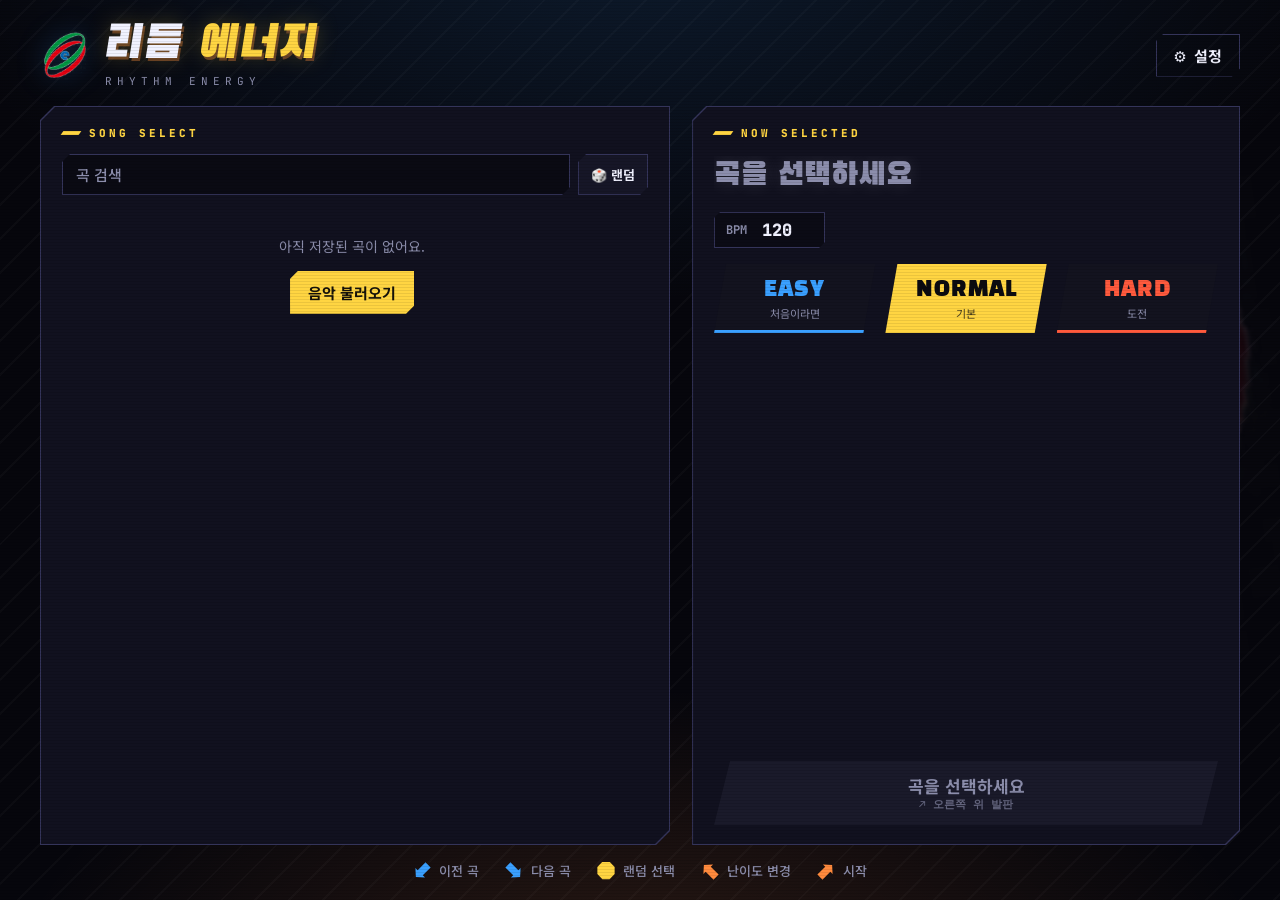
==== commit 7a05b85d: "Merge main and port auto lanes (UR auto-press) to the new game Settings > AUTO: checked lanes are hi" ====
--- a/step-five/index.html
+++ b/step-five/index.html
@@ -3,173 +3,232 @@
 <head>
 <meta charset="UTF-8">
 <meta name="viewport" content="width=device-width, initial-scale=1.0, maximum-scale=1.0, user-scalable=no">
-<title>STEP FIVE — 펌프 리듬게임</title>
+<title>리듬 에너지 — 펌프 리듬게임</title>
+<link rel="icon" href="img/logo.png" type="image/png">
 <link rel="preconnect" href="https://fonts.googleapis.com">
 <link rel="preconnect" href="https://fonts.gstatic.com" crossorigin>
-<link href="https://fonts.googleapis.com/css2?family=Orbitron:wght@600;800;900&family=Rajdhani:wght@500;600;700&family=JetBrains+Mono:wght@500;700&display=swap" rel="stylesheet">
+<link href="https://fonts.googleapis.com/css2?family=Black+Han+Sans&family=Noto+Sans+KR:wght@400;500;700;900&family=JetBrains+Mono:wght@500;700;800&display=swap" rel="stylesheet">
 <link rel="stylesheet" href="css/style.css">
 </head>
 <body data-screen="setup">
-<div id="bgGlow"></div>
+<div id="bgBase"></div>
 <div id="bgLogo"></div>
+<div id="bgScan"></div>
 <div id="toastStack"></div>
 <div id="app">
 
-  <!-- ============ SETUP SCREEN ============ -->
+  <!-- ============ SETUP (SONG SELECT) SCREEN ============ -->
   <div class="screen active" id="setupScreen">
-    <div style="display:flex;align-items:center;justify-content:center;gap:12px;margin:36px 0 4px;">
-      <h1 class="logo" style="margin:0;">STEP FIVE</h1>
-      <button class="btn small" id="openSettingsBtn">⚙ 설정</button>
-    </div>
-    <div class="tagline">발판으로 즐기는 5패널 리듬게임</div>
-
-    <div class="card">
-      <h2><span class="num">♪</span>현재 곡</h2>
-      <div class="fname" id="fnameText" style="color:var(--sub);font-size:14px;">아직 곡을 불러오지 않았어요 — 설정에서 불러오세요</div>
-    </div>
-
-    <div class="card" id="songListCard" style="display:none;">
-      <h2><span class="num">♪</span>저장된 곡</h2>
-      <div id="songListContainer"></div>
-    </div>
-
-    <div id="bestPopup"></div>
-
-    <div class="card">
-      <h2><span class="num">1</span>템포 (BPM)</h2>
-      <div class="bpmRow">
-        <input type="number" id="bpmInput" value="120" min="40" max="300">
-      </div>
-      <div id="tapHint">곡을 선택하면 파일 분석으로 BPM이 자동으로 측정됩니다. 추정치이니 다르게 느껴지면 숫자를 직접 수정하세요. 자동 분석 시 채보도 실제 비트 강도에 맞춰 생성됩니다.</div>
-    </div>
-
-    <div class="card">
-      <h2><span class="num">2</span>난이도</h2>
-      <div class="diffGrid" id="diffGrid">
-        <div class="diffBtn" data-diff="easy"><b>EASY</b><span>느리게, 넓은 판정</span></div>
-        <div class="diffBtn sel" data-diff="normal"><b>NORMAL</b><span>기본 템포</span></div>
-        <div class="diffBtn" data-diff="hard"><b>HARD</b><span>노말과 동일한 채보, 판정만 엄격</span></div>
-      </div>
-    </div>
-
-    <div class="card">
-      <h2><span class="num">3</span>동기화 보정</h2>
-      <div class="offsetRow">
-        <button class="btn" id="offsetMinus">−10</button>
-        <input type="number" id="offsetInput" value="0" min="-300" max="300" step="10">
-        <span class="unit">ms</span>
-        <button class="btn" id="offsetPlus">+10</button>
-      </div>
-      <div id="offsetHint">노트가 계속 늦게(빠르게) 맞는 것처럼 느껴지면 조절하세요. 소리가 늦게 들리는 스피커/블루투스 환경이면 양수로, 반대면 음수로 설정합니다.</div>
-    </div>
-
-    <button class="btn primary" id="startBtn" disabled style="width:min(560px,92vw);">음악을 먼저 불러오세요</button>
+    <header class="topBar">
+      <div class="brand">
+        <img src="img/logo.png" alt="" class="brandMark">
+        <div class="brandText">
+          <h1 class="wordmark">리듬 <span>에너지</span></h1>
+          <div class="tagline">RHYTHM ENERGY</div>
+        </div>
+      </div>
+      <button class="btn ghost" id="openSettingsBtn"><span class="ico">⚙</span>설정</button>
+    </header>
+
+    <main class="selectLayout">
+      <!-- left: song list -->
+      <section class="cut panel songPanel" id="songListCard">
+        <div class="panelHead">
+          <span class="panelTag">SONG SELECT</span>
+          <span class="panelCount" id="songCount"></span>
+        </div>
+        <div class="songTools">
+          <input type="search" id="songSearch" placeholder="곡 검색" autocomplete="off" spellcheck="false">
+          <button class="btn small" id="randomSongBtn">🎲 랜덤</button>
+        </div>
+        <div id="songListContainer"></div>
+      </section>
+
+      <!-- right: selected song info + start -->
+      <section class="cut panel infoPanel">
+        <div class="panelHead"><span class="panelTag">NOW SELECTED</span></div>
+        <div class="songTitle" id="fnameText">곡을 선택하세요</div>
+        <div class="metaRow">
+          <label class="chip bpmChip">BPM <input type="number" id="bpmInput" value="120" min="40" max="300"></label>
+          <span class="metaStatus" id="tapHint"></span>
+        </div>
+
+        <div class="diffGrid" id="diffGrid">
+          <button class="diffBtn" data-diff="easy"><b>EASY</b><span>처음이라면</span></button>
+          <button class="diffBtn sel" data-diff="normal"><b>NORMAL</b><span>기본</span></button>
+          <button class="diffBtn" data-diff="hard"><b>HARD</b><span>도전</span></button>
+        </div>
+
+        <div id="bestPopup"></div>
+
+        <button class="btn startBtn" id="startBtn" disabled>
+          <span class="startMain">곡을 선택하세요</span>
+          <span class="startSub">↗ 오른쪽 위 발판</span>
+        </button>
+      </section>
+    </main>
+
+    <footer class="padLegend" aria-label="발판 조작">
+      <span><i class="pk pk-dl"></i>이전 곡</span>
+      <span><i class="pk pk-dr"></i>다음 곡</span>
+      <span><i class="pk pk-cn"></i>랜덤 선택</span>
+      <span><i class="pk pk-ul"></i>난이도 변경</span>
+      <span><i class="pk pk-ur"></i>시작</span>
+    </footer>
   </div>
 
   <!-- ============ SETTINGS SCREEN ============ -->
   <div class="screen" id="settingsScreen">
-    <div style="width:min(560px,92vw);display:flex;align-items:center;gap:14px;margin:30px 0 6px;">
-      <button class="btn small" id="settingsBackBtn">← 나가기</button>
-      <h1 class="logo" style="margin:0;font-size:26px;">설정</h1>
-    </div>
-
-    <div class="card">
-      <h2><span class="num">1</span>음악 불러오기</h2>
-      <label id="fileLabel">
-        <span class="fname" id="fnameTextSettings">MP3 / WAV 파일 선택…</span>
-        <span class="btn small">파일 선택</span>
-        <input type="file" id="audioFile" accept="audio/*,.mp3,.MP3,.wav,.ogg,.m4a,.flac" style="display:none">
-      </label>
-      <div style="font-size:12px;color:var(--sub);margin-top:8px;">
-        불러온 곡은 이 브라우저에 자동으로 저장돼서, 메인 화면의 저장된 곡 목록에서 다시 선택할 수 있어요.
-      </div>
-    </div>
-
-    <div class="card" id="songManageCard" style="display:none;">
-      <h2><span class="num">2</span>저장된 곡 관리</h2>
-      <div id="songManageContainer"></div>
-    </div>
-
-    <div class="card">
-      <h2><span class="num">3</span>발판 / 키 설정</h2>
-      <div class="padGrid" id="padGrid">
-        <div class="padSlot" data-lane="DL"><div class="lbl">DOWN-LEFT</div><div class="key">Num1</div></div>
-        <div class="padSlot" data-lane="UL"><div class="lbl">UP-LEFT</div><div class="key">Num7</div></div>
-        <div class="padSlot" data-lane="CN"><div class="lbl">CENTER</div><div class="key">Num5</div></div>
-        <div class="padSlot" data-lane="UR"><div class="lbl">UP-RIGHT</div><div class="key">Num9</div></div>
-        <div class="padSlot" data-lane="DR"><div class="lbl">DOWN-RIGHT</div><div class="key">Num3</div></div>
-      </div>
-      <div id="autoLaneBox" style="margin-top:12px;padding:10px;border:1px dashed var(--sub);border-radius:8px;font-size:13px;">
-        <div style="margin-bottom:6px;"><b>자동 레인</b> <span style="color:var(--sub);">센서가 고장 난 발판은 체크하면 게임이 대신 PERFECT로 쳐 줍니다 (그 발판 입력은 무시)</span></div>
-        <label><input type="checkbox" data-auto-lane="DL"> 좌하</label>
-        <label style="margin-left:10px;"><input type="checkbox" data-auto-lane="UL"> 좌상</label>
-        <label style="margin-left:10px;"><input type="checkbox" data-auto-lane="CN"> 중앙</label>
-        <label style="margin-left:10px;"><input type="checkbox" data-auto-lane="UR"> 우상</label>
-        <label style="margin-left:10px;"><input type="checkbox" data-auto-lane="DR"> 우하</label>
-      </div>
-      <div id="padStatus">각 칸을 클릭한 뒤, 해당 발판을 밟거나 키를 누르면 자동 등록됩니다. (게임패드로 연결된 발판 자동 인식, 화면의 레인을 직접 클릭/터치해도 플레이할 수 있어요)</div>
-    </div>
-
-    <div class="card">
-      <h2><span class="num">4</span>PLC 조명 연결 (선택)</h2>
-      <button class="btn" id="plcConnectBtn" style="width:100%;">PLC 연결</button>
-      <div id="plcStatus" style="font-size:13px;color:var(--sub);margin-top:8px;">연결 안 됨 — Pico를 USB로 꽂고 버튼을 누른 뒤 포트를 선택하세요. (크롬, https 또는 localhost 필요)</div>
-      <div style="display:flex;align-items:center;gap:10px;margin-top:12px;font-size:14px;">
-        <span>노랑 조명이 켜지는 콤보</span>
-        <input type="number" id="plcComboInput" min="0" max="9999" style="width:80px;">
-        <span style="color:var(--sub);font-size:12px;">0이면 사용 안 함</span>
-      </div>
-      <div style="margin-top:12px;font-size:12px;color:var(--sub);">시험 (0~5: 점수 단계 램프, +8: 콤보 노랑)</div>
-      <div style="display:flex;flex-wrap:wrap;gap:6px;margin-top:6px;">
-        <button class="btn small" data-plc-test="0">끄기</button>
-        <button class="btn small" data-plc-test="1">1단</button>
-        <button class="btn small" data-plc-test="2">2단</button>
-        <button class="btn small" data-plc-test="3">3단</button>
-        <button class="btn small" data-plc-test="4">4단</button>
-        <button class="btn small" data-plc-test="5">5단</button>
-        <button class="btn small" data-plc-test="8">노랑만</button>
-        <button class="btn small" data-plc-test="13">5단+노랑</button>
-      </div>
-    </div>
-
-    <div class="card" style="margin-bottom:40px;">
-      <h2><span class="num">5</span>패턴 에디터</h2>
-      <button class="btn" id="openEditorBtn" disabled style="width:100%;">패턴 에디터 열기</button>
+    <header class="topBar narrow">
+      <button class="btn ghost" id="settingsBackBtn">← 돌아가기</button>
+      <h1 class="screenTitle">SETTINGS</h1>
+      <span></span>
+    </header>
+
+    <div class="settingsBody">
+      <section class="cut panel card">
+        <div class="panelHead"><span class="panelTag">MUSIC</span><span class="panelSub">음악 불러오기</span></div>
+        <label id="fileLabel">
+          <span class="fname" id="fnameTextSettings">MP3 / WAV 파일 선택…</span>
+          <span class="btn small">파일 선택</span>
+          <input type="file" id="audioFile" multiple accept="audio/*,.mp3,.m4a,.aac,.wav,.ogg,.oga,.opus,.flac,.webm" style="display:none">
+        </label>
+        <div id="uploadStatus"></div>
+        <div id="uploadReport"></div>
+        <p class="hint"><b>여러 곡을 한 번에</b> 고를 수 있어요 — 파일 창에서 Ctrl+A(전체 선택)나 Ctrl/Shift+클릭. 라즈베리파이에서는 USB의 곡을 먼저 내 폴더(음악/다운로드)로 복사한 뒤 고르세요.</p>
+        <p class="hint">불러온 곡은 이 브라우저에 저장되어 곡 선택 화면에 나타납니다. 곡이 안 읽히거나 소리가 안 나면 <a href="diag.html" style="color:var(--ul);">진단 페이지</a>에서 원인을 확인할 수 있어요.</p>
+      </section>
+
+      <section class="cut panel card" id="songFolderCard" style="display:none;">
+        <div class="panelHead"><span class="panelTag">SONG FOLDER</span><span class="panelSub">곡 폴더</span></div>
+        <div class="folderPath" id="songFolderPath">songs</div>
+        <div id="songFolderStatus" class="hint"></div>
+        <button class="btn" id="songFolderSyncBtn" style="width:100%;">곡 폴더 다시 읽기</button>
+        <p class="hint">이 폴더에 MP3를 복사해 넣으면 게임을 켤 때마다 새 곡이 자동으로 추가돼요. 지금 바로 넣으려면 위 버튼을 누르세요.</p>
+      </section>
+
+      <section class="cut panel card" id="songManageCard" style="display:none;">
+        <div class="panelHead"><span class="panelTag">LIBRARY</span><span class="panelSub">저장된 곡 관리</span></div>
+        <div id="songManageContainer"></div>
+      </section>
+
+      <section class="cut panel card">
+        <div class="panelHead"><span class="panelTag">CONTROLS</span><span class="panelSub">발판 / 키 설정</span></div>
+        <div class="padGrid" id="padGrid">
+          <div class="padSlot" data-lane="DL"><div class="lbl">DOWN-LEFT</div><div class="key">Num1</div></div>
+          <div class="padSlot" data-lane="UL"><div class="lbl">UP-LEFT</div><div class="key">Num7</div></div>
+          <div class="padSlot" data-lane="CN"><div class="lbl">CENTER</div><div class="key">Num5</div></div>
+          <div class="padSlot" data-lane="UR"><div class="lbl">UP-RIGHT</div><div class="key">Num9</div></div>
+          <div class="padSlot" data-lane="DR"><div class="lbl">DOWN-RIGHT</div><div class="key">Num3</div></div>
+        </div>
+        <div id="padStatus">칸을 누른 뒤 발판을 밟거나 키를 누르면 등록됩니다.</div>
+        <p class="hint">게임 중 일시정지: <b>↖ + ↗ + ⊙</b> 세 칸을 1초 동안 함께 누르기</p>
+      </section>
+
+      <section class="cut panel card">
+        <div class="panelHead"><span class="panelTag">AUTO</span><span class="panelSub">자동 레인</span></div>
+        <div id="autoLaneBox" style="display:flex;flex-wrap:wrap;gap:8px 16px;">
+          <label><input type="checkbox" data-auto-lane="DL"> ↙ 좌하</label>
+          <label><input type="checkbox" data-auto-lane="UL"> ↖ 좌상</label>
+          <label><input type="checkbox" data-auto-lane="CN"> ⊙ 가운데</label>
+          <label><input type="checkbox" data-auto-lane="UR"> ↗ 우상</label>
+          <label><input type="checkbox" data-auto-lane="DR"> ↘ 우하</label>
+        </div>
+        <p class="hint">체크한 칸은 게임 중에 자동으로 눌려요(항상 PERFECT). 고장난 발판용 — 그 칸의 실제 입력은 무시됩니다.</p>
+      </section>
+
+      <section class="cut panel card">
+        <div class="panelHead"><span class="panelTag">LOAD CELL</span><span class="panelSub">로드셀 영점</span></div>
+        <div class="lcRow">
+          <button class="btn" id="lcConnectBtn">보드 연결</button>
+          <button class="btn primary" id="lcTareBtn" disabled>영점 재설정</button>
+        </div>
+        <div id="lcStatus"></div>
+        <p class="hint">영점: 발판에서 발을 모두 내린 상태에서 잡습니다. 버튼을 누르면 3초 뒤에 시작해요.</p>
+        <div id="lcMonitor"></div>
+        <p class="hint">막대는 지금 칸에 걸린 값, 노란 선은 <b>ON(눌림)</b>, 회색 선은 <b>OFF(뗌)</b> 기준입니다. ON은 옆 칸을 세게 밟아도 닿지 않게, OFF는 옆 칸을 밟을 때 값보다 위로 두세요.</p>
+        <div class="lcRow">
+          <button class="btn" id="lcPresetBtn">권장값 (65,000 / 45,000)</button>
+          <button class="btn primary" id="lcSaveBtn" disabled>기준값 보드에 저장</button>
+        </div>
+        <p class="hint">발판 보드의 펌웨어가 영점·실시간 값·기준값 명령을 지원해야 합니다 (hardware/loadcell-serial-protocol.md).</p>
+      </section>
+
+      <section class="cut panel card">
+        <div class="panelHead"><span class="panelTag">SYNC</span><span class="panelSub">동기화 보정</span></div>
+        <div class="offsetRow">
+          <button class="btn" id="offsetMinus">−10</button>
+          <input type="number" id="offsetInput" value="0" min="-300" max="300" step="10">
+          <span class="unit">ms</span>
+          <button class="btn" id="offsetPlus">+10</button>
+        </div>
+        <p class="hint">노트가 늘 늦게 맞는 것 같으면 +, 빠르게 맞는 것 같으면 − 로 조절하세요.</p>
+      </section>
+
+      <section class="cut panel card">
+        <div class="panelHead"><span class="panelTag">EDITOR</span><span class="panelSub">패턴 에디터</span></div>
+        <button class="btn" id="openEditorBtn" disabled style="width:100%;">패턴 에디터 열기</button>
+      </section>
     </div>
   </div>
 
   <!-- ============ GAME SCREEN ============ -->
   <div class="screen" id="gameScreen">
-    <div id="hud">
-      <div class="block">
-        <div class="label">SCORE</div>
-        <div class="value" id="scoreVal">0</div>
-      </div>
-      <div class="block right">
-        <div class="label">ACCURACY</div>
-        <div class="value" id="accVal">100%</div>
-      </div>
-    </div>
-    <div id="comboWrap"><div id="comboNum">0</div><div id="comboLbl">COMBO</div></div>
-
-    <div id="arena">
-      <div id="lanes">
-        <div class="lane" data-lane="DL"><div class="judgeLine"></div><div class="receptor"></div></div>
-        <div class="lane" data-lane="UL"><div class="judgeLine"></div><div class="receptor"></div></div>
-        <div class="lane" data-lane="CN"><div class="judgeLine"></div><div class="receptor"></div></div>
-        <div class="lane" data-lane="UR"><div class="judgeLine"></div><div class="receptor"></div></div>
-        <div class="lane" data-lane="DR"><div class="judgeLine"></div><div class="receptor"></div></div>
-      </div>
-      <div id="judgeText"></div>
-      <div id="countdown"></div>
-      <div id="pauseOverlay">
-        <div style="font-family:'Orbitron';font-size:28px;letter-spacing:3px;">PAUSED</div>
-        <div class="row">
-          <button class="btn primary" id="resumeBtn">계속하기</button>
-          <button class="btn" id="quitBtn">그만두기</button>
-        </div>
-      </div>
-    </div>
+    <div id="gBeat"></div>
+    <div class="gStage">
+      <aside class="gSide gLeft">
+        <div class="cut panel gCard">
+          <div class="panelTag">NOW PLAYING</div>
+          <div class="gTitle" id="gSongTitle">-</div>
+          <div class="gMeta"><span class="diffBadge" id="gDiff">NORMAL</span><span class="gBpm" id="gBpm">BPM 120</span></div>
+          <div class="gProgress"><div class="gProgressFill" id="gProgress"></div></div>
+          <div class="gTime"><span id="gTimeNow">0:00</span><span id="gTimeTotal">0:00</span></div>
+        </div>
+      </aside>
+
+      <div id="arena">
+        <div id="comboWrap"><div id="comboNum">0</div><div id="comboLbl">COMBO</div></div>
+        <div id="lanes">
+          <div class="lane" data-lane="DL"><div class="judgeLine"></div><div class="receptor"></div></div>
+          <div class="lane" data-lane="UL"><div class="judgeLine"></div><div class="receptor"></div></div>
+          <div class="lane" data-lane="CN"><div class="judgeLine"></div><div class="receptor"></div></div>
+          <div class="lane" data-lane="UR"><div class="judgeLine"></div><div class="receptor"></div></div>
+          <div class="lane" data-lane="DR"><div class="judgeLine"></div><div class="receptor"></div></div>
+        </div>
+        <div id="judgeText"></div>
+        <div id="milestone"></div>
+        <div id="countdown"></div>
+        <div id="padHoldHint"><span>일시정지…</span><i></i></div>
+        <div id="pauseOverlay">
+          <div class="pauseTitle">PAUSED</div>
+          <div class="row">
+            <button class="btn primary" id="resumeBtn">계속하기</button>
+            <button class="btn holdBtn" id="quitBtn">그만두기</button>
+          </div>
+          <div class="pauseKeys">
+            <span><i class="pk pk-cn"></i>가운데 밟기 · 계속하기</span>
+            <span><i class="pk pk-ul"></i><i class="pk pk-ur"></i>1초 누르고 있기 · 그만두기</span>
+          </div>
+        </div>
+      </div>
+
+      <aside class="gSide gRight">
+        <div class="cut panel gCard">
+          <div class="panelTag">SCORE</div>
+          <div class="gScore" id="scoreVal">0</div>
+          <div class="gAccRow"><span>ACCURACY</span><b id="accVal">100.0%</b></div>
+          <div class="gCounts">
+            <div class="gc j-perfect"><span>PERFECT</span><b id="gcPerfect">0</b></div>
+            <div class="gc j-great"><span>GREAT</span><b id="gcGreat">0</b></div>
+            <div class="gc j-good"><span>GOOD</span><b id="gcGood">0</b></div>
+            <div class="gc j-bad"><span>BAD</span><b id="gcBad">0</b></div>
+            <div class="gc j-miss"><span>MISS</span><b id="gcMiss">0</b></div>
+          </div>
+          <div class="gGradeRow"><span>예상 등급</span><b id="gGrade">-</b></div>
+        </div>
+      </aside>
+    </div>
+    <button class="btn pauseBtn" id="pauseBtn" aria-label="일시정지">❚❚</button>
   </div>
 
   <!-- ============ PATTERN EDITOR SCREEN ============ -->
@@ -177,7 +236,7 @@
     <div id="editorTop">
       <button class="btn small" id="edBackBtn">← 나가기</button>
       <div class="grp">BPM
-        <input type="number" id="edBpmInput" value="120" min="40" max="300" style="width:70px;background:var(--bg2);border:1px solid var(--line);color:var(--text);border-radius:6px;padding:5px;font-family:'JetBrains Mono';">
+        <input type="number" id="edBpmInput" value="120" min="40" max="300">
       </div>
       <div class="grp">그리드
         <select id="edGridSelect">
@@ -197,7 +256,7 @@
       <button class="btn small" id="edPlayBtn">▶ 재생</button>
       <span id="editTimeVal">0.00s</span>
       <button class="btn small" id="recBtn">● REC</button>
-      <span style="font-size:12px;color:var(--sub);">REC 중 발판/키 입력 시 현재 위치에 노트 기록</span>
+      <span class="edHint">REC 중 발판/키 입력 시 현재 위치에 노트 기록</span>
     </div>
     <div id="editorBody">
       <div id="editorRuler"></div>
@@ -223,26 +282,44 @@
 
   <!-- ============ RESULT SCREEN ============ -->
   <div class="screen" id="resultScreen">
-    <h1 class="logo" style="margin-top:60px;">RESULT</h1>
-    <div class="card" id="resultCard">
-      <div class="gradeLetter" id="gradeLetter">S</div>
-      <div id="newRecordBadge">NEW RECORD</div>
-      <div class="statGrid">
-        <div class="stat"><div class="l">SCORE</div><div class="v" id="rScore">0</div></div>
-        <div class="stat"><div class="l">MAX COMBO</div><div class="v" id="rCombo">0</div></div>
-        <div class="stat"><div class="l">ACCURACY</div><div class="v" id="rAcc">0%</div></div>
-        <div class="stat"><div class="l">DIFFICULTY</div><div class="v" id="rDiff">-</div></div>
-      </div>
-      <div class="judgeBreak"><span style="color:var(--cn)">PERFECT</span><span id="bPerfect">0</span></div>
-      <div class="judgeBreak"><span style="color:var(--good)">GREAT</span><span id="bGreat">0</span></div>
-      <div class="judgeBreak"><span style="color:#8fb4ff">GOOD</span><span id="bGood">0</span></div>
-      <div class="judgeBreak"><span style="color:#c98fff">BAD</span><span id="bBad">0</span></div>
-      <div class="judgeBreak"><span style="color:var(--warn)">MISS</span><span id="bMiss">0</span></div>
-      <div class="judgeBreak"><span style="color:var(--sub)">EMPTY PRESS</span><span id="bEmpty">0</span></div>
-      <div class="row" style="margin-top:20px;justify-content:center;">
+    <div class="rWrap">
+      <div class="rHead">
+        <div class="screenTitle">RESULT</div>
+        <div class="rSong"><span id="rSongTitle">-</span><span class="diffBadge" id="rDiff">-</span></div>
+      </div>
+
+      <div class="rMain">
+        <div class="cut panel rGradeBox">
+          <div class="panelTag">GRADE</div>
+          <div class="gradeLetter" id="gradeLetter">S</div>
+          <div id="newRecordBadge">NEW RECORD</div>
+        </div>
+
+        <div class="cut panel rStats">
+          <div class="panelTag">SCORE</div>
+          <div class="rScore" id="rScore">0</div>
+          <div class="rSubStats">
+            <div><span>ACCURACY</span><b id="rAcc">0%</b></div>
+            <div><span>MAX COMBO</span><b id="rCombo">0</b></div>
+          </div>
+          <div class="rBars">
+            <div class="rBar j-perfect"><span>PERFECT</span><i><em></em></i><b id="bPerfect">0</b></div>
+            <div class="rBar j-great"><span>GREAT</span><i><em></em></i><b id="bGreat">0</b></div>
+            <div class="rBar j-good"><span>GOOD</span><i><em></em></i><b id="bGood">0</b></div>
+            <div class="rBar j-bad"><span>BAD</span><i><em></em></i><b id="bBad">0</b></div>
+            <div class="rBar j-miss"><span>MISS</span><i><em></em></i><b id="bMiss">0</b></div>
+          </div>
+        </div>
+      </div>
+
+      <div class="rBtns">
         <button class="btn primary" id="retryBtn">다시 플레이</button>
-        <button class="btn" id="backBtn">곡 다시 선택</button>
-      </div>
+        <button class="btn" id="backBtn">곡 선택으로</button>
+      </div>
+      <footer class="padLegend">
+        <span><i class="pk pk-cn"></i>곡 선택</span>
+        <span><i class="pk pk-ur"></i>다시 플레이</span>
+      </footer>
     </div>
   </div>
 
@@ -253,9 +330,11 @@
 <script src="js/storage.js"></script>
 <script src="js/sfx.js"></script>
 <script src="js/audio-analysis.js"></script>
+<script src="js/player.js"></script>
+<script src="js/preview.js"></script>
+<script src="js/loadcell.js"></script>
 <script src="js/chart-generator.js"></script>
 <script src="js/input.js"></script>
-<script src="js/plc.js"></script>
 <script src="js/game.js"></script>
 <script src="js/editor.js"></script>
 <script src="js/ui.js"></script>
